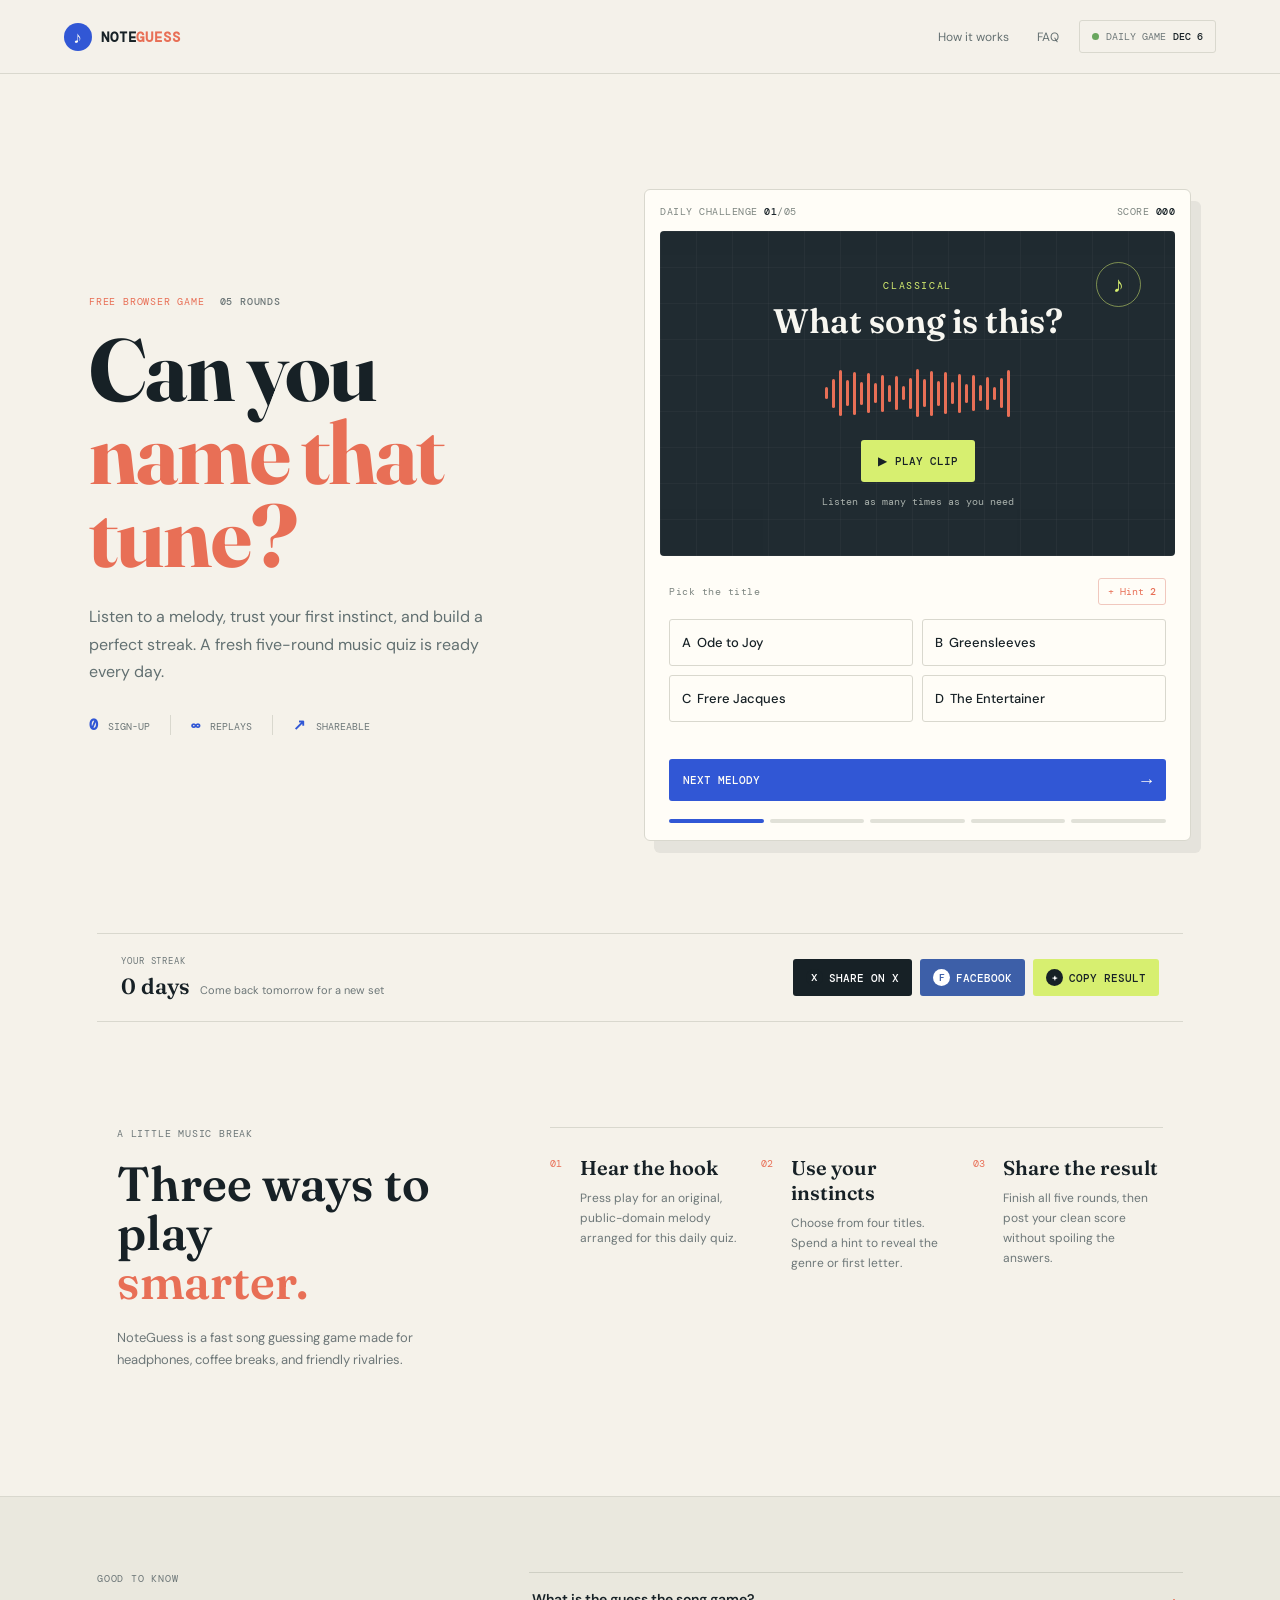
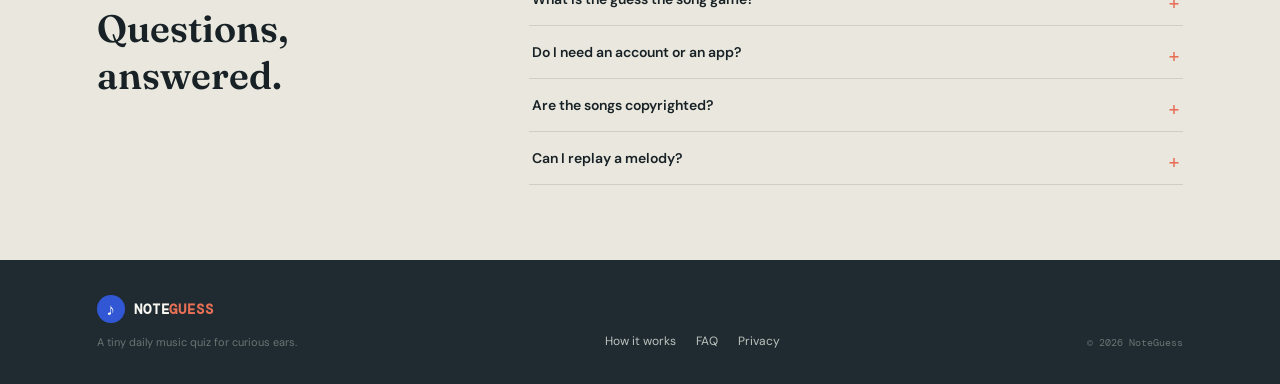
==== index.html @ a431b4cf "feat: launch guess the song game" ====
<!doctype html>
<html lang="en">
<head>
  <meta charset="utf-8">
  <meta name="viewport" content="width=device-width, initial-scale=1">
  <title>Guess the Song Game - Free Daily Music Quiz</title>
  <meta name="description" content="Play a free guess the song game in your browser. Hear a melody, pick the song, use clever hints, and share your score.">
  <meta name="keywords" content="guess the song game, song guesser game, music quiz, daily song game">
  <meta property="og:title" content="Guess the Song Game - NoteGuess">
  <meta property="og:url" content="https://guesssong.me/">
  <meta property="og:description" content="A quick, free daily music quiz. Can you name all five melodies?"><meta property="og:type" content="website">
  <meta name="theme-color" content="#f5f2ea">
  <link rel="canonical" href="https://guesssong.me/">
  <link rel="preconnect" href="https://fonts.googleapis.com">
  <link rel="preconnect" href="https://fonts.gstatic.com" crossorigin>
  <link href="https://fonts.googleapis.com/css2?family=DM+Mono:wght@400;500&family=DM+Sans:wght@400;500;600;700&family=Fraunces:opsz,wght@9..144,600;9..144,700&display=swap" rel="stylesheet">
  <link rel="stylesheet" href="styles.css"><link rel="stylesheet" href="share.css">
</head>
<body>
  <header class="site-header">
    <a class="brand" href="./" aria-label="NoteGuess home"><span class="brand-mark">♪</span><span>NOTE<span>GUESS</span></span></a>
    <nav aria-label="Primary navigation"><a href="#how-it-works">How it works</a><a href="#faq">FAQ</a></nav>
    <div class="header-pill"><i></i> Daily game <b id="header-date">Today</b></div>
  </header>

  <main>
    <section class="hero" aria-labelledby="page-title">
      <div class="hero-copy">
        <p class="eyebrow"><span>FREE BROWSER GAME</span><b>05 ROUNDS</b></p>
        <h1 id="page-title">Can you<br><em>name that tune?</em></h1>
        <p class="hero-lede">Listen to a melody, trust your first instinct, and build a perfect streak. A fresh five-round music quiz is ready every day.</p>
        <div class="hero-meta"><span><strong>0</strong> sign-up</span><span><strong>∞</strong> replays</span><span><strong>↗</strong> shareable</span></div>
      </div>
      <div class="game-card" id="game" aria-live="polite">
        <div class="game-topline"><span class="round-label">DAILY CHALLENGE <b id="round-number">01</b>/05</span><span class="score-label">SCORE <b id="score">000</b></span></div>
        <div class="track-stage" id="track-stage">
          <div class="stage-grid" aria-hidden="true"></div><div class="note-orbit" aria-hidden="true"><span>♪</span></div>
          <p class="stage-kicker" id="track-genre">CLASSICAL</p><h2 id="track-prompt">What song is this?</h2>
          <div class="waveform" id="waveform" aria-hidden="true"></div>
          <button class="play-button" id="play-button" type="button" aria-label="Play melody"><span class="play-icon">▶</span><span id="play-label">Play clip</span></button>
          <p class="listen-note" id="listen-note">Listen as many times as you need</p>
        </div>
        <div class="answer-area">
          <div class="answer-heading"><span>Pick the title</span><button class="hint-button" id="hint-button" type="button">+ Hint <b id="hint-count">2</b></button></div>
          <div class="answers" id="answers"></div>
          <div class="feedback" id="feedback" role="status"></div>
          <button class="next-button" id="next-button" type="button" hidden>Next melody <span>→</span></button>
        </div>
        <div class="progress" id="progress" aria-label="Round progress"></div>
      </div>
    </section>

    <section class="share-strip" aria-label="Your game status">
      <div><span class="strip-label">YOUR STREAK</span><strong id="streak">0 days</strong><small>Come back tomorrow for a new set</small></div>
      <div class="share-actions" aria-label="Share your result"><a class="share-button share-x" id="share-x" href="#" target="_blank" rel="noopener" aria-label="Share on X"><span aria-hidden="true">X</span> Share on X</a><a class="share-button share-facebook" id="share-facebook" href="#" target="_blank" rel="noopener" aria-label="Share on Facebook"><span aria-hidden="true">f</span> Facebook</a><button class="share-button share-copy" id="share-copy" type="button"><span aria-hidden="true">+</span> Copy result</button></div>
    </section>

    <section class="how-section" id="how-it-works" aria-labelledby="how-title">
      <div class="section-intro"><p class="eyebrow">A LITTLE MUSIC BREAK</p><h2 id="how-title">Three ways to play<br><em>smarter.</em></h2><p>NoteGuess is a fast song guessing game made for headphones, coffee breaks, and friendly rivalries.</p></div>
      <div class="steps"><article><span>01</span><h3>Hear the hook</h3><p>Press play for an original, public-domain melody arranged for this daily quiz.</p></article><article><span>02</span><h3>Use your instincts</h3><p>Choose from four titles. Spend a hint to reveal the genre or first letter.</p></article><article><span>03</span><h3>Share the result</h3><p>Finish all five rounds, then post your clean score without spoiling the answers.</p></article></div>
    </section>

    <section class="faq-section" id="faq" aria-labelledby="faq-title"><div class="faq-intro"><p class="eyebrow">GOOD TO KNOW</p><h2 id="faq-title">Questions, answered.</h2></div><div class="faq-list"><details><summary>What is the guess the song game?</summary><p>It is a free browser music quiz where you hear a short melody and pick the song title. NoteGuess is a lightweight song guesser game with five daily rounds and no account.</p></details><details><summary>Do I need an account or an app?</summary><p>No. The game runs in your browser on desktop or mobile. Your score and streak are kept locally on this device.</p></details><details><summary>Are the songs copyrighted?</summary><p>The current demo uses original arrangements of public-domain melodies. We do not stream commercial recordings or upload audio files.</p></details><details><summary>Can I replay a melody?</summary><p>Yes. Replay the clip as often as you like before choosing an answer. Hints are optional and reduce the points for that round.</p></details></div></section>
  </main>

  <footer class="site-footer"><div><a class="brand" href="./"><span class="brand-mark">♪</span><span>NOTE<span>GUESS</span></span></a><p>A tiny daily music quiz for curious ears.</p></div><div class="footer-links"><a href="#how-it-works">How it works</a><a href="#faq">FAQ</a><a href="privacy.html">Privacy</a></div><small>© 2026 NoteGuess</small></footer>
  <script src="app.js"></script>
</body>
</html>
---- styles.css ----
:root{--paper:#f5f2ea;--ink:#172126;--muted:#6d7778;--line:#d9d8ce;--blue:#3157d5;--coral:#e86f56;--lime:#d7ef70;--card:#fffdf7;--dark:#202b31}*{box-sizing:border-box}html{scroll-behavior:smooth}body{margin:0;color:var(--ink);background:var(--paper);font-family:'DM Sans',sans-serif}a{color:inherit}.site-header{height:74px;display:flex;align-items:center;justify-content:space-between;gap:20px;padding:0 clamp(20px,5vw,72px);border-bottom:1px solid var(--line);background:rgba(245,242,234,.94)}.brand{display:flex;align-items:center;gap:9px;text-decoration:none;font:700 14px 'DM Mono',monospace;letter-spacing:.06em}.brand>span:last-child>span{color:var(--coral)}.brand-mark{display:grid;place-items:center;width:28px;height:28px;color:var(--card);background:var(--blue);font-size:17px;border-radius:50%}.site-header nav{display:flex;gap:28px;margin-left:auto}.site-header nav a,.footer-links a{font-size:12px;text-decoration:none;color:#647071}.site-header nav a:hover,.footer-links a:hover{color:var(--blue)}.header-pill{display:flex;align-items:center;gap:7px;padding:9px 12px;border:1px solid var(--line);border-radius:3px;color:var(--muted);font:10px 'DM Mono',monospace;text-transform:uppercase}.header-pill i{width:7px;height:7px;background:#69a65e;border-radius:50%}.header-pill b{color:var(--ink);font-weight:500}.hero{display:grid;grid-template-columns:minmax(0,.92fr) minmax(460px,1.08fr);gap:clamp(30px,7vw,105px);max-width:1230px;margin:0 auto;padding:clamp(68px,9vw,120px) clamp(20px,5vw,72px) 92px}.hero-copy{align-self:center}.eyebrow{display:flex;align-items:center;gap:15px;margin:0 0 20px;color:var(--muted);font:10px 'DM Mono',monospace;letter-spacing:.08em}.eyebrow span{color:var(--coral)}.eyebrow b{font-weight:500}.hero h1{margin:0;font:700 clamp(54px,7vw,88px)/.94 Fraunces,serif;letter-spacing:-.02em}.hero h1 em,.how-section h2 em{color:var(--coral);font-style:normal}.hero-lede{max-width:430px;margin:27px 0 30px;color:#627071;font-size:16px;line-height:1.7}.hero-meta{display:flex;gap:20px;color:var(--muted);font:10px 'DM Mono',monospace;text-transform:uppercase}.hero-meta span+span{padding-left:20px;border-left:1px solid var(--line)}.hero-meta strong{margin-right:4px;color:var(--blue);font-size:15px}.game-card{padding:15px;background:var(--card);border:1px solid var(--line);box-shadow:10px 12px 0 rgba(23,33,38,.07);border-radius:6px}.game-topline,.answer-heading{display:flex;align-items:center;justify-content:space-between}.round-label,.score-label,.answer-heading>span{color:#7d8580;font:10px 'DM Mono',monospace;letter-spacing:.05em}.round-label b,.score-label b{color:var(--ink);font-weight:500}.track-stage{position:relative;display:flex;flex-direction:column;align-items:center;justify-content:center;min-height:325px;margin-top:13px;overflow:hidden;color:#f8f7f1;background:var(--dark);border-radius:4px}.stage-grid{position:absolute;inset:0;opacity:.18;background-image:linear-gradient(rgba(255,255,255,.18) 1px,transparent 1px),linear-gradient(90deg,rgba(255,255,255,.18) 1px,transparent 1px);background-size:36px 36px}.note-orbit{position:absolute;top:31px;right:34px;display:grid;place-items:center;width:45px;height:45px;border:1px solid rgba(215,239,112,.5);border-radius:50%;color:var(--lime);font-size:22px}.stage-kicker{position:relative;margin:0 0 8px;color:var(--lime);font:10px 'DM Mono',monospace;letter-spacing:.16em}.track-stage h2{position:relative;margin:0;font:600 34px Fraunces,serif}.waveform{position:relative;display:flex;align-items:center;justify-content:center;gap:4px;width:196px;height:54px;margin:24px 0 20px}.waveform i{display:block;width:3px;height:var(--h);background:var(--coral);border-radius:2px;animation:pulse 1.1s ease-in-out infinite alternate;animation-delay:var(--d)}.play-button{position:relative;display:flex;align-items:center;gap:8px;min-height:42px;padding:0 17px;color:var(--ink);background:var(--lime);border:0;border-radius:3px;font:500 11px 'DM Mono',monospace;text-transform:uppercase;cursor:pointer}.play-button:hover{background:#e5f890}.play-icon{font-size:12px}.listen-note{position:relative;margin:13px 0 0;color:#aab2ad;font:10px 'DM Mono',monospace}.answer-area{padding:22px 9px 8px}.hint-button{padding:6px 9px;color:var(--coral);background:transparent;border:1px solid #f1c8be;border-radius:3px;font:10px 'DM Mono',monospace;cursor:pointer}.hint-button:hover{background:#fff1ed}.hint-button b{font-weight:500}.answers{display:grid;grid-template-columns:1fr 1fr;gap:9px;margin-top:14px}.answer-option{min-height:47px;padding:0 12px;color:var(--ink);text-align:left;background:transparent;border:1px solid var(--line);border-radius:3px;font:500 13px 'DM Sans',sans-serif;cursor:pointer}.answer-option:hover:not(:disabled){border-color:var(--blue);background:#f1f4ff}.answer-option.correct{color:#24562b;background:#eaf4cf;border-color:#7da556}.answer-option.wrong{color:#963d2d;background:#fff0eb;border-color:#e39b89}.answer-option:disabled{cursor:default}.feedback{min-height:24px;margin-top:13px;color:var(--muted);font-size:12px}.feedback strong{color:var(--ink)}.feedback .hint{color:var(--coral)}.next-button{display:flex;align-items:center;justify-content:space-between;width:100%;min-height:42px;padding:0 14px;color:var(--card);background:var(--blue);border:0;border-radius:3px;font:500 11px 'DM Mono',monospace;text-transform:uppercase;cursor:pointer}.next-button:hover{background:#2446b8}.next-button span{font-size:18px}.progress{display:flex;gap:6px;padding:10px 9px 2px}.progress i{height:4px;flex:1;background:#e1e1d8;border-radius:2px}.progress i.active{background:var(--blue)}.progress i.done{background:var(--coral)}.share-strip{display:flex;align-items:center;justify-content:space-between;max-width:1086px;margin:0 auto 105px;padding:21px 24px;border-top:1px solid var(--line);border-bottom:1px solid var(--line)}.strip-label{display:block;color:var(--muted);font:9px 'DM Mono',monospace;letter-spacing:.1em}.share-strip strong{display:inline-block;margin:5px 10px 0 0;font:600 22px Fraunces,serif}.share-strip small{color:var(--muted);font-size:11px}.share-button{padding:10px 14px;color:var(--ink);background:var(--lime);border:0;border-radius:3px;font:500 11px 'DM Mono',monospace;text-transform:uppercase;cursor:pointer}.share-button:hover{background:#e5f890}.share-button span{margin-right:5px;font-size:16px}.how-section{display:grid;grid-template-columns:minmax(260px,.7fr) minmax(0,1.3fr);gap:clamp(45px,8vw,130px);max-width:1086px;margin:0 auto;padding:0 20px 112px}.section-intro h2{margin:0;font:600 48px/1.02 Fraunces,serif}.section-intro>p:last-child{max-width:300px;margin-top:20px;color:var(--muted);font-size:13px;line-height:1.7}.steps{display:grid;grid-template-columns:repeat(3,1fr);gap:22px;padding-top:27px;border-top:1px solid var(--line)}.steps article{position:relative;padding-left:30px}.steps article>span{position:absolute;left:0;top:2px;color:var(--coral);font:10px 'DM Mono',monospace}.steps h3{margin:0;font:600 20px Fraunces,serif}.steps p{margin:9px 0 0;color:var(--muted);font-size:12px;line-height:1.65}.faq-section{display:grid;grid-template-columns:.7fr 1.3fr;gap:80px;padding:75px max(20px,calc((100% - 1086px)/2));background:#eae8de;border-top:1px solid var(--line)}.faq-intro h2{margin:0;font:600 38px Fraunces,serif}.faq-list{border-top:1px solid #cfcfc4}.faq-list details{border-bottom:1px solid #cfcfc4}.faq-list summary{padding:17px 3px;cursor:pointer;font-size:14px;font-weight:600;list-style:none}.faq-list summary::-webkit-details-marker{display:none}.faq-list summary:after{float:right;color:var(--coral);content:'+';font:20px 'DM Mono',monospace;font-weight:400}.faq-list details[open] summary:after{content:'−'}.faq-list p{max-width:630px;margin:0;padding:0 18px 18px 3px;color:var(--muted);font-size:13px;line-height:1.7}.site-footer{display:flex;align-items:flex-end;justify-content:space-between;gap:30px;padding:35px max(20px,calc((100% - 1086px)/2));color:#6a7473;background:var(--dark)}.site-footer .brand{color:#f8f7f1}.site-footer p{margin:12px 0 0;font-size:11px}.footer-links{display:flex;gap:20px}.footer-links a{color:#bdc4bf}.site-footer>small{font:10px 'DM Mono',monospace}@keyframes pulse{from{transform:scaleY(.55);opacity:.55}to{transform:scaleY(1);opacity:1}}@media(max-width:900px){.hero{grid-template-columns:1fr;max-width:650px;padding-top:65px}.hero-copy{text-align:center}.hero .eyebrow,.hero-meta{justify-content:center}.hero-lede{margin-left:auto;margin-right:auto}.how-section,.faq-section{grid-template-columns:1fr;gap:35px}.steps{padding-top:20px}.faq-section{padding-top:58px}}@media(max-width:560px){.site-header{height:64px;padding:0 16px}.site-header nav{display:none}.header-pill{padding:7px;font-size:9px}.header-pill b{display:none}.hero{padding:52px 16px 60px}.hero h1{font-size:53px}.hero-meta{gap:10px;font-size:9px}.hero-meta span+span{padding-left:10px}.game-card{padding:10px}.track-stage{min-height:300px}.track-stage h2{font-size:29px}.answers{grid-template-columns:1fr}.share-strip{align-items:flex-start;gap:18px;margin:0 16px 75px;padding:18px 0}.share-strip small{display:block;max-width:150px;line-height:1.4}.share-button{white-space:nowrap}.how-section{padding-bottom:75px}.section-intro h2{font-size:40px}.steps{grid-template-columns:1fr;gap:27px}.faq-section{padding:56px 16px}.site-footer{align-items:flex-start;flex-direction:column;padding:30px 16px}.footer-links{order:3}.site-footer>small{order:2}}
---- share.css ----
.share-actions{display:flex;align-items:center;gap:8px;flex-wrap:wrap}.share-actions .share-button{display:inline-flex;align-items:center;padding:10px 13px;text-decoration:none}.share-actions .share-button span{display:inline-grid;place-items:center;width:17px;height:17px;margin-right:6px;color:#fff;background:#172126;border-radius:50%;font:600 10px 'DM Sans',sans-serif}.share-actions .share-x{color:#fff;background:#172126}.share-actions .share-x:hover{background:#000}.share-actions .share-facebook{color:#fff;background:#3d5fa8}.share-actions .share-facebook:hover{background:#2d4b8c}.share-actions .share-facebook span{color:#3d5fa8;background:#fff}.share-actions .share-copy{color:#172126;background:#d7ef70}.share-actions .share-copy:hover{background:#e6f58d}.share-actions .share-button:focus-visible{outline:3px solid #e86f56;outline-offset:2px}@media(max-width:560px){.share-actions{width:100%;display:grid;grid-template-columns:1fr 1fr}.share-actions .share-copy{grid-column:1/-1}.share-actions .share-button{justify-content:center}}
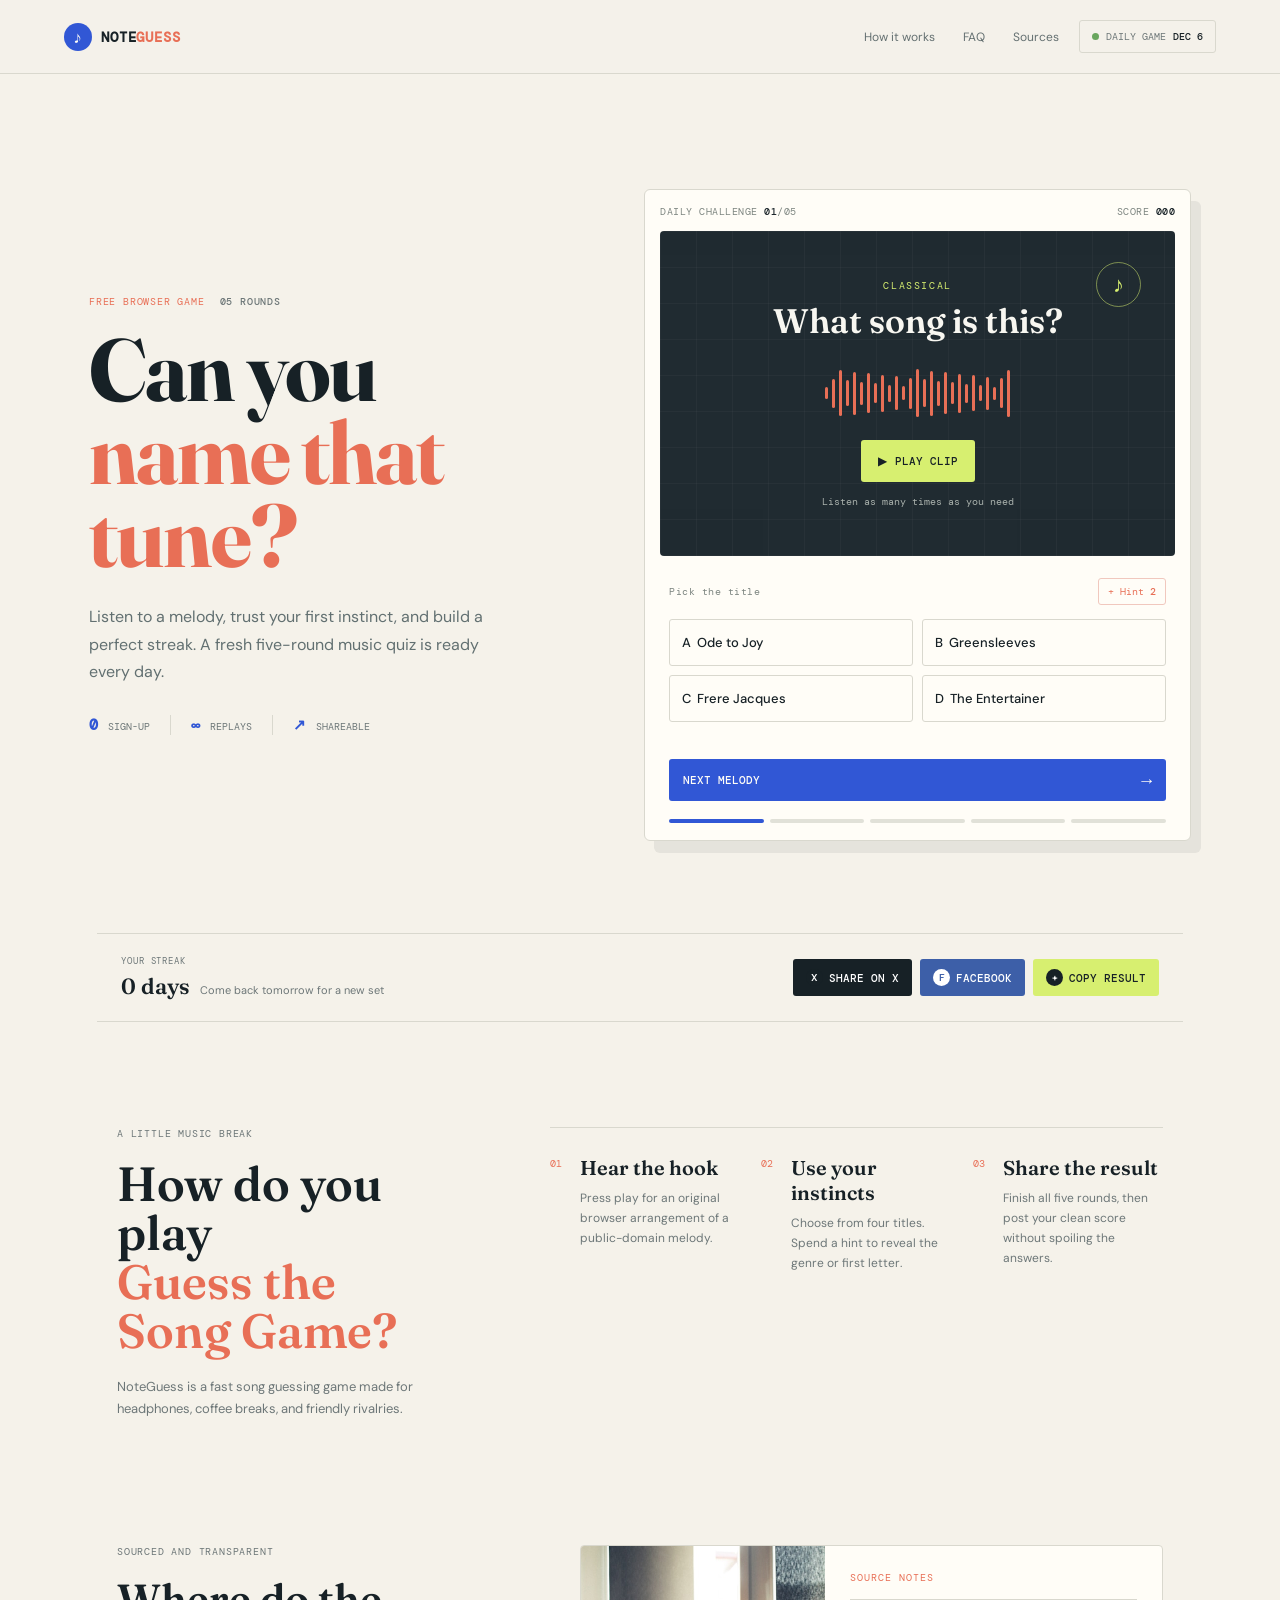
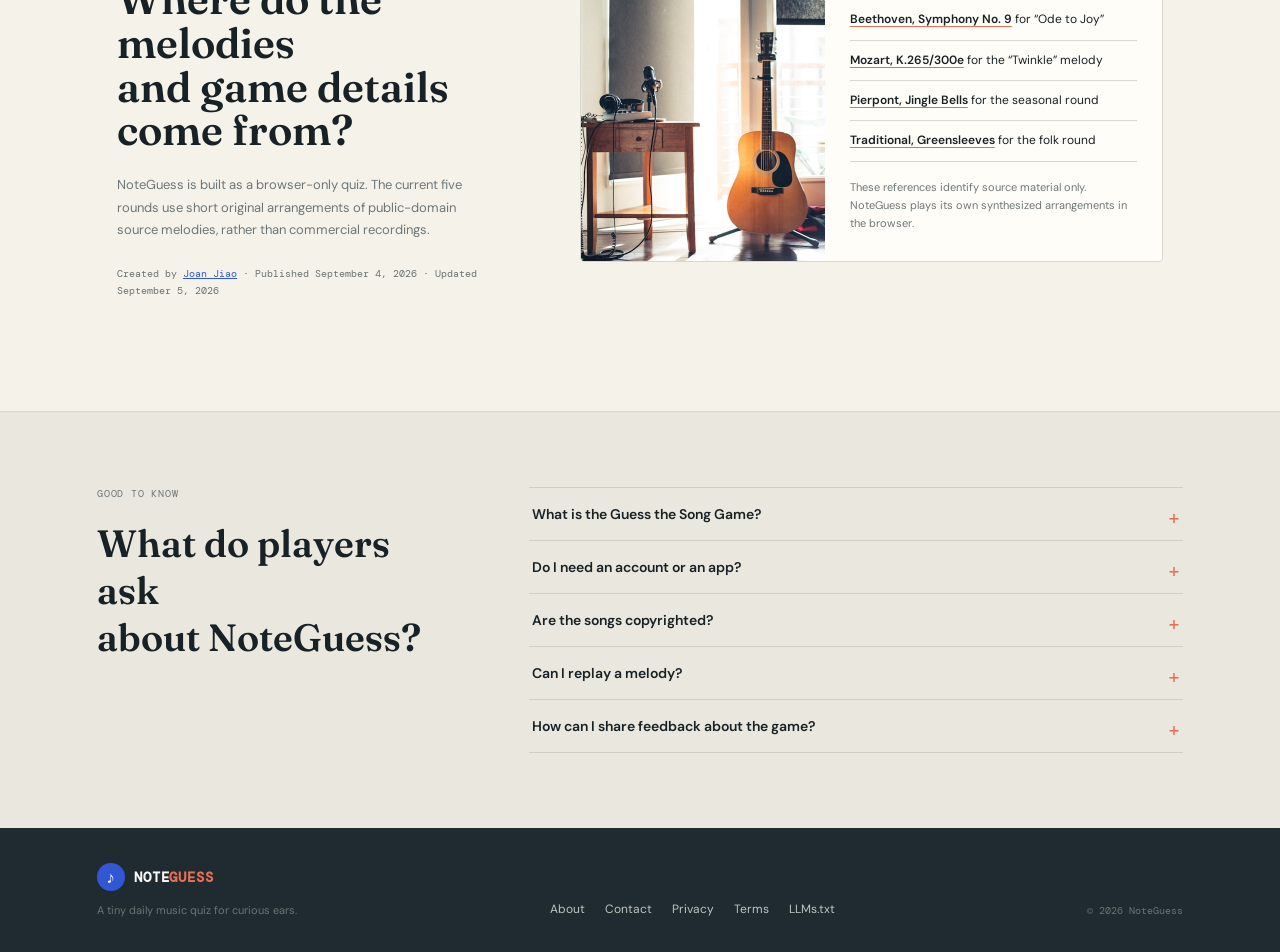
==== commit 52b0c964: "feat: strengthen GEO and social metadata" ====
--- a/index.html
+++ b/index.html
@@ -3,26 +3,28 @@
 <head>
   <meta charset="utf-8">
   <meta name="viewport" content="width=device-width, initial-scale=1">
-  <title>Guess the Song Game - Free Daily Music Quiz</title>
-  <meta name="description" content="Play a free guess the song game in your browser. Hear a melody, pick the song, use clever hints, and share your score.">
+  <title>Guess the Song Game | Free Daily Music Quiz - NoteGuess</title>
+  <meta name="description" content="Play a free Guess the Song Game in your browser. Hear five public-domain melody arrangements, pick each title, and share your score.">
   <meta name="keywords" content="guess the song game, song guesser game, music quiz, daily song game">
-  <meta property="og:title" content="Guess the Song Game - NoteGuess">
-  <meta property="og:url" content="https://guesssong.me/">
+  <meta name="author" content="Joan Jiao">
+  <meta name="robots" content="index, follow, max-image-preview:large, max-snippet:-1, max-video-preview:-1">
+  <link rel="canonical" href="https://guesssong.me/">
+  <meta property="og:title" content="Guess the Song Game | NoteGuess">
   <meta property="og:description" content="A quick, free daily music quiz. Can you name all five melodies?"><meta property="og:type" content="website">
+  <meta property="og:url" content="https://guesssong.me/"><meta property="og:site_name" content="NoteGuess">
+  <meta property="og:image" content="https://guesssong.me/assets/guesssong-social.jpg"><meta property="og:image:width" content="1200"><meta property="og:image:height" content="630"><meta property="og:image:alt" content="Piano keys and headphones for the NoteGuess daily music quiz">
+  <meta name="twitter:card" content="summary_large_image"><meta name="twitter:title" content="Guess the Song Game | NoteGuess"><meta name="twitter:description" content="A quick, free daily music quiz. Can you name all five melodies?"><meta name="twitter:image" content="https://guesssong.me/assets/guesssong-social.jpg"><meta name="twitter:image:alt" content="Piano keys and headphones for the NoteGuess daily music quiz">
   <meta name="theme-color" content="#f5f2ea">
-  <link rel="canonical" href="https://guesssong.me/">
-  <link rel="preconnect" href="https://fonts.googleapis.com">
-  <link rel="preconnect" href="https://fonts.gstatic.com" crossorigin>
+  <link rel="preconnect" href="https://fonts.googleapis.com"><link rel="preconnect" href="https://fonts.gstatic.com" crossorigin>
   <link href="https://fonts.googleapis.com/css2?family=DM+Mono:wght@400;500&family=DM+Sans:wght@400;500;600;700&family=Fraunces:opsz,wght@9..144,600;9..144,700&display=swap" rel="stylesheet">
-  <link rel="stylesheet" href="styles.css"><link rel="stylesheet" href="share.css">
+  <link rel="stylesheet" href="styles.css"><link rel="stylesheet" href="share.css"><link rel="stylesheet" href="trust.css">
 </head>
 <body>
   <header class="site-header">
-    <a class="brand" href="./" aria-label="NoteGuess home"><span class="brand-mark">♪</span><span>NOTE<span>GUESS</span></span></a>
-    <nav aria-label="Primary navigation"><a href="#how-it-works">How it works</a><a href="#faq">FAQ</a></nav>
+    <a class="brand" href="./" title="Play the NoteGuess daily game" aria-label="NoteGuess home"><span class="brand-mark">♪</span><span>NOTE<span>GUESS</span></span></a>
+    <nav aria-label="Primary navigation"><a href="#how-it-works" title="Learn how the game works">How it works</a><a href="#faq" title="Read NoteGuess frequently asked questions">FAQ</a><a href="#sources" title="See source notes and game ownership">Sources</a></nav>
     <div class="header-pill"><i></i> Daily game <b id="header-date">Today</b></div>
   </header>
-
   <main>
     <section class="hero" aria-labelledby="page-title">
       <div class="hero-copy">
@@ -38,32 +40,26 @@
           <p class="stage-kicker" id="track-genre">CLASSICAL</p><h2 id="track-prompt">What song is this?</h2>
           <div class="waveform" id="waveform" aria-hidden="true"></div>
           <button class="play-button" id="play-button" type="button" aria-label="Play melody"><span class="play-icon">▶</span><span id="play-label">Play clip</span></button>
-          <p class="listen-note" id="listen-note">Listen as many times as you need</p>
+          <p class="listen-note">Listen as many times as you need</p>
         </div>
         <div class="answer-area">
           <div class="answer-heading"><span>Pick the title</span><button class="hint-button" id="hint-button" type="button">+ Hint <b id="hint-count">2</b></button></div>
-          <div class="answers" id="answers"></div>
-          <div class="feedback" id="feedback" role="status"></div>
+          <div class="answers" id="answers"></div><div class="feedback" id="feedback" role="status"></div>
           <button class="next-button" id="next-button" type="button" hidden>Next melody <span>→</span></button>
-        </div>
-        <div class="progress" id="progress" aria-label="Round progress"></div>
+        </div><div class="progress" id="progress" aria-label="Round progress"></div>
       </div>
     </section>
 
-    <section class="share-strip" aria-label="Your game status">
-      <div><span class="strip-label">YOUR STREAK</span><strong id="streak">0 days</strong><small>Come back tomorrow for a new set</small></div>
-      <div class="share-actions" aria-label="Share your result"><a class="share-button share-x" id="share-x" href="#" target="_blank" rel="noopener" aria-label="Share on X"><span aria-hidden="true">X</span> Share on X</a><a class="share-button share-facebook" id="share-facebook" href="#" target="_blank" rel="noopener" aria-label="Share on Facebook"><span aria-hidden="true">f</span> Facebook</a><button class="share-button share-copy" id="share-copy" type="button"><span aria-hidden="true">+</span> Copy result</button></div>
-    </section>
+    <section class="share-strip" aria-label="Your game status"><div><span class="strip-label">YOUR STREAK</span><strong id="streak">0 days</strong><small>Come back tomorrow for a new set</small></div><div class="share-actions" aria-label="Share your result"><a class="share-button share-x" id="share-x" href="#" target="_blank" rel="noopener noreferrer" title="Share your NoteGuess result on X" aria-label="Share on X"><span aria-hidden="true">X</span> Share on X</a><a class="share-button share-facebook" id="share-facebook" href="#" target="_blank" rel="noopener noreferrer" title="Share your NoteGuess result on Facebook" aria-label="Share on Facebook"><span aria-hidden="true">f</span> Facebook</a><button class="share-button share-copy" id="share-copy" type="button" title="Copy your NoteGuess result"><span aria-hidden="true">+</span> Copy result</button></div></section>
 
-    <section class="how-section" id="how-it-works" aria-labelledby="how-title">
-      <div class="section-intro"><p class="eyebrow">A LITTLE MUSIC BREAK</p><h2 id="how-title">Three ways to play<br><em>smarter.</em></h2><p>NoteGuess is a fast song guessing game made for headphones, coffee breaks, and friendly rivalries.</p></div>
-      <div class="steps"><article><span>01</span><h3>Hear the hook</h3><p>Press play for an original, public-domain melody arranged for this daily quiz.</p></article><article><span>02</span><h3>Use your instincts</h3><p>Choose from four titles. Spend a hint to reveal the genre or first letter.</p></article><article><span>03</span><h3>Share the result</h3><p>Finish all five rounds, then post your clean score without spoiling the answers.</p></article></div>
-    </section>
+    <section class="how-section" id="how-it-works" aria-labelledby="how-title"><div class="section-intro"><p class="eyebrow">A LITTLE MUSIC BREAK</p><h2 id="how-title">How do you play<br><em>Guess the Song Game?</em></h2><p>NoteGuess is a fast song guessing game made for headphones, coffee breaks, and friendly rivalries.</p></div><div class="steps"><article><span>01</span><h3>Hear the hook</h3><p>Press play for an original browser arrangement of a public-domain melody.</p></article><article><span>02</span><h3>Use your instincts</h3><p>Choose from four titles. Spend a hint to reveal the genre or first letter.</p></article><article><span>03</span><h3>Share the result</h3><p>Finish all five rounds, then post your clean score without spoiling the answers.</p></article></div></section>
 
-    <section class="faq-section" id="faq" aria-labelledby="faq-title"><div class="faq-intro"><p class="eyebrow">GOOD TO KNOW</p><h2 id="faq-title">Questions, answered.</h2></div><div class="faq-list"><details><summary>What is the guess the song game?</summary><p>It is a free browser music quiz where you hear a short melody and pick the song title. NoteGuess is a lightweight song guesser game with five daily rounds and no account.</p></details><details><summary>Do I need an account or an app?</summary><p>No. The game runs in your browser on desktop or mobile. Your score and streak are kept locally on this device.</p></details><details><summary>Are the songs copyrighted?</summary><p>The current demo uses original arrangements of public-domain melodies. We do not stream commercial recordings or upload audio files.</p></details><details><summary>Can I replay a melody?</summary><p>Yes. Replay the clip as often as you like before choosing an answer. Hints are optional and reduce the points for that round.</p></details></div></section>
+    <section class="trust-section" id="sources" aria-labelledby="sources-title"><div class="trust-lede"><p class="eyebrow">SOURCED AND TRANSPARENT</p><h2 id="sources-title">Where do the melodies<br>and game details come from?</h2><p>NoteGuess is built as a browser-only quiz. The current five rounds use short original arrangements of public-domain source melodies, rather than commercial recordings.</p><p class="byline">Created by <a href="https://github.com/joanjiaocn-rgb" title="Joan Jiao on GitHub" rel="author">Joan Jiao</a> · Published <time datetime="2026-09-04">September 4, 2026</time> · Updated <time datetime="2026-09-05">September 5, 2026</time></p></div><div class="source-panel"><img src="assets/guesssong-social.jpg" alt="Piano keys and headphones" width="1200" height="630"><div><p class="source-label">SOURCE NOTES</p><ul><li><a href="https://imslp.org/wiki/Symphony_No.9%2C_Op.125_(Beethoven%2C_Ludwig_van)" title="Read the public-domain score for Beethoven Symphony No. 9">Beethoven, Symphony No. 9</a> for “Ode to Joy”</li><li><a href="https://imslp.org/wiki/12_Variations_on_%22Ah_vous_dirai-je%2C_Maman%22%2C_K.265%2F300e_(Mozart%2C_Wolfgang_Amadeus)" title="Read Mozart variations on Ah vous dirai-je, Maman">Mozart, K.265/300e</a> for the “Twinkle” melody</li><li><a href="https://imslp.org/wiki/Jingle_Bells_(Pierpont%2C_James_Lord)" title="Read the public-domain score for Jingle Bells">Pierpont, Jingle Bells</a> for the seasonal round</li><li><a href="https://imslp.org/wiki/Greensleeves_(Traditional)" title="Read the public-domain score for Greensleeves">Traditional, Greensleeves</a> for the folk round</li></ul><p>These references identify source material only. NoteGuess plays its own synthesized arrangements in the browser.</p></div></div></section>
+
+    <section class="faq-section" id="faq" aria-labelledby="faq-title"><div class="faq-intro"><p class="eyebrow">GOOD TO KNOW</p><h2 id="faq-title">What do players ask<br>about NoteGuess?</h2></div><div class="faq-list"><details><summary>What is the Guess the Song Game?</summary><p>It is a free browser music quiz where you hear a short melody and pick the song title. NoteGuess is a lightweight song guesser game with five daily rounds and no account.</p></details><details><summary>Do I need an account or an app?</summary><p>No. The game runs in your browser on desktop or mobile. Your score and streak are kept locally on this device.</p></details><details><summary>Are the songs copyrighted?</summary><p>The current demo plays synthesized arrangements of public-domain source melodies. It does not stream commercial recordings or upload audio files.</p></details><details><summary>Can I replay a melody?</summary><p>Yes. Replay the clip as often as you like before choosing an answer. Hints are optional and reduce the points for that round.</p></details><details><summary>How can I share feedback about the game?</summary><p>Use the <a href="contact.html" title="Contact the NoteGuess creator">contact page</a> to open a GitHub issue with an idea, bug report, or accessibility note.</p></details></div></section>
   </main>
-
-  <footer class="site-footer"><div><a class="brand" href="./"><span class="brand-mark">♪</span><span>NOTE<span>GUESS</span></span></a><p>A tiny daily music quiz for curious ears.</p></div><div class="footer-links"><a href="#how-it-works">How it works</a><a href="#faq">FAQ</a><a href="privacy.html">Privacy</a></div><small>© 2026 NoteGuess</small></footer>
+  <footer class="site-footer"><div><a class="brand" href="./" title="Return to the NoteGuess game"><span class="brand-mark">♪</span><span>NOTE<span>GUESS</span></span></a><p>A tiny daily music quiz for curious ears.</p></div><nav class="footer-links" aria-label="Footer navigation"><a href="about.html" title="Learn about NoteGuess">About</a><a href="contact.html" title="Contact NoteGuess">Contact</a><a href="privacy.html" title="Read the NoteGuess privacy policy">Privacy</a><a href="terms.html" title="Read the NoteGuess terms of use">Terms</a><a href="llms.txt" title="Read NoteGuess machine-readable site information">LLMs.txt</a></nav><small>© 2026 NoteGuess</small></footer>
+  <script type="application/ld+json">{"@context":"https://schema.org","@graph":[{"@type":"Organization","@id":"https://guesssong.me/#organization","name":"NoteGuess","url":"https://guesssong.me/","sameAs":["https://github.com/joanjiaocn-rgb/guesssong"],"founder":{"@id":"https://guesssong.me/#person"}},{"@type":"Person","@id":"https://guesssong.me/#person","name":"Joan Jiao","url":"https://github.com/joanjiaocn-rgb","sameAs":["https://github.com/joanjiaocn-rgb"]},{"@type":"WebSite","@id":"https://guesssong.me/#website","name":"NoteGuess","url":"https://guesssong.me/","publisher":{"@id":"https://guesssong.me/#organization"}},{"@type":"WebPage","@id":"https://guesssong.me/#webpage","url":"https://guesssong.me/","name":"Guess the Song Game | NoteGuess","description":"A free daily browser music quiz built with synthesized arrangements of public-domain melodies.","datePublished":"2026-09-04","dateModified":"2026-09-05","author":{"@id":"https://guesssong.me/#person"},"publisher":{"@id":"https://guesssong.me/#organization"},"isPartOf":{"@id":"https://guesssong.me/#website"},"primaryImageOfPage":"https://guesssong.me/assets/guesssong-social.jpg","citation":["https://imslp.org/wiki/Symphony_No.9%2C_Op.125_(Beethoven%2C_Ludwig_van)","https://imslp.org/wiki/12_Variations_on_%22Ah_vous_dirai-je%2C_Maman%22%2C_K.265%2F300e_(Mozart%2C_Wolfgang_Amadeus)","https://imslp.org/wiki/Jingle_Bells_(Pierpont%2C_James_Lord)","https://imslp.org/wiki/Greensleeves_(Traditional)"]},{"@type":"WebApplication","name":"Guess the Song Game","applicationCategory":"GameApplication","operatingSystem":"Any","isAccessibleForFree":true,"url":"https://guesssong.me/","image":"https://guesssong.me/assets/guesssong-social.jpg","author":{"@id":"https://guesssong.me/#person"},"dateModified":"2026-09-05","offers":{"@type":"Offer","price":"0","priceCurrency":"USD"}},{"@type":"FAQPage","mainEntity":[{"@type":"Question","name":"What is the Guess the Song Game?","acceptedAnswer":{"@type":"Answer","text":"It is a free browser music quiz where you hear a short melody and pick the song title."}},{"@type":"Question","name":"Do I need an account or an app?","acceptedAnswer":{"@type":"Answer","text":"No. The game runs in a browser on desktop or mobile."}},{"@type":"Question","name":"Are the songs copyrighted?","acceptedAnswer":{"@type":"Answer","text":"The current demo plays synthesized arrangements of public-domain source melodies and does not stream commercial recordings."}},{"@type":"Question","name":"Can I replay a melody?","acceptedAnswer":{"@type":"Answer","text":"Yes. A melody can be replayed before choosing an answer."}}]}]}</script>
   <script src="app.js"></script>
 </body>
 </html>
--- a/trust.css
+++ b/trust.css
@@ -0,0 +1 @@
+.trust-section{display:grid;grid-template-columns:minmax(260px,.78fr) minmax(0,1.22fr);gap:clamp(40px,7vw,108px);max-width:1086px;margin:0 auto;padding:0 20px 112px}.trust-lede h2{margin:0;font:600 42px/1.04 Fraunces,serif}.trust-lede>p:not(.eyebrow):not(.byline){max-width:360px;margin:21px 0 0;color:var(--muted);font-size:13px;line-height:1.75}.byline{margin:24px 0 0;color:#687372;font:10px/1.65 'DM Mono',monospace}.byline a{color:var(--blue)}.source-panel{display:grid;grid-template-columns:42% 58%;align-self:start;overflow:hidden;border:1px solid var(--line);border-radius:4px;background:var(--card)}.source-panel>img{display:block;width:100%;height:100%;min-height:315px;object-fit:cover}.source-panel>div{padding:25px 25px 22px}.source-label{margin:0 0 15px;color:var(--coral);font:10px 'DM Mono',monospace;letter-spacing:.1em}.source-panel ul{margin:0;padding:0;list-style:none;border-top:1px solid var(--line)}.source-panel li{padding:11px 0;border-bottom:1px solid var(--line);font-size:12px;line-height:1.45}.source-panel li a{color:var(--ink);font-weight:600;text-decoration-color:var(--coral);text-underline-offset:3px}.source-panel>div>p:last-child{margin:16px 0 0;color:var(--muted);font-size:11px;line-height:1.65}@media(max-width:900px){.trust-section{grid-template-columns:1fr;gap:35px}.source-panel{max-width:670px}}@media(max-width:560px){.trust-section{padding-bottom:76px}.trust-lede h2{font-size:36px}.source-panel{grid-template-columns:1fr}.source-panel>img{height:190px;min-height:0}.source-panel>div{padding:20px}.source-panel li{font-size:12px}}
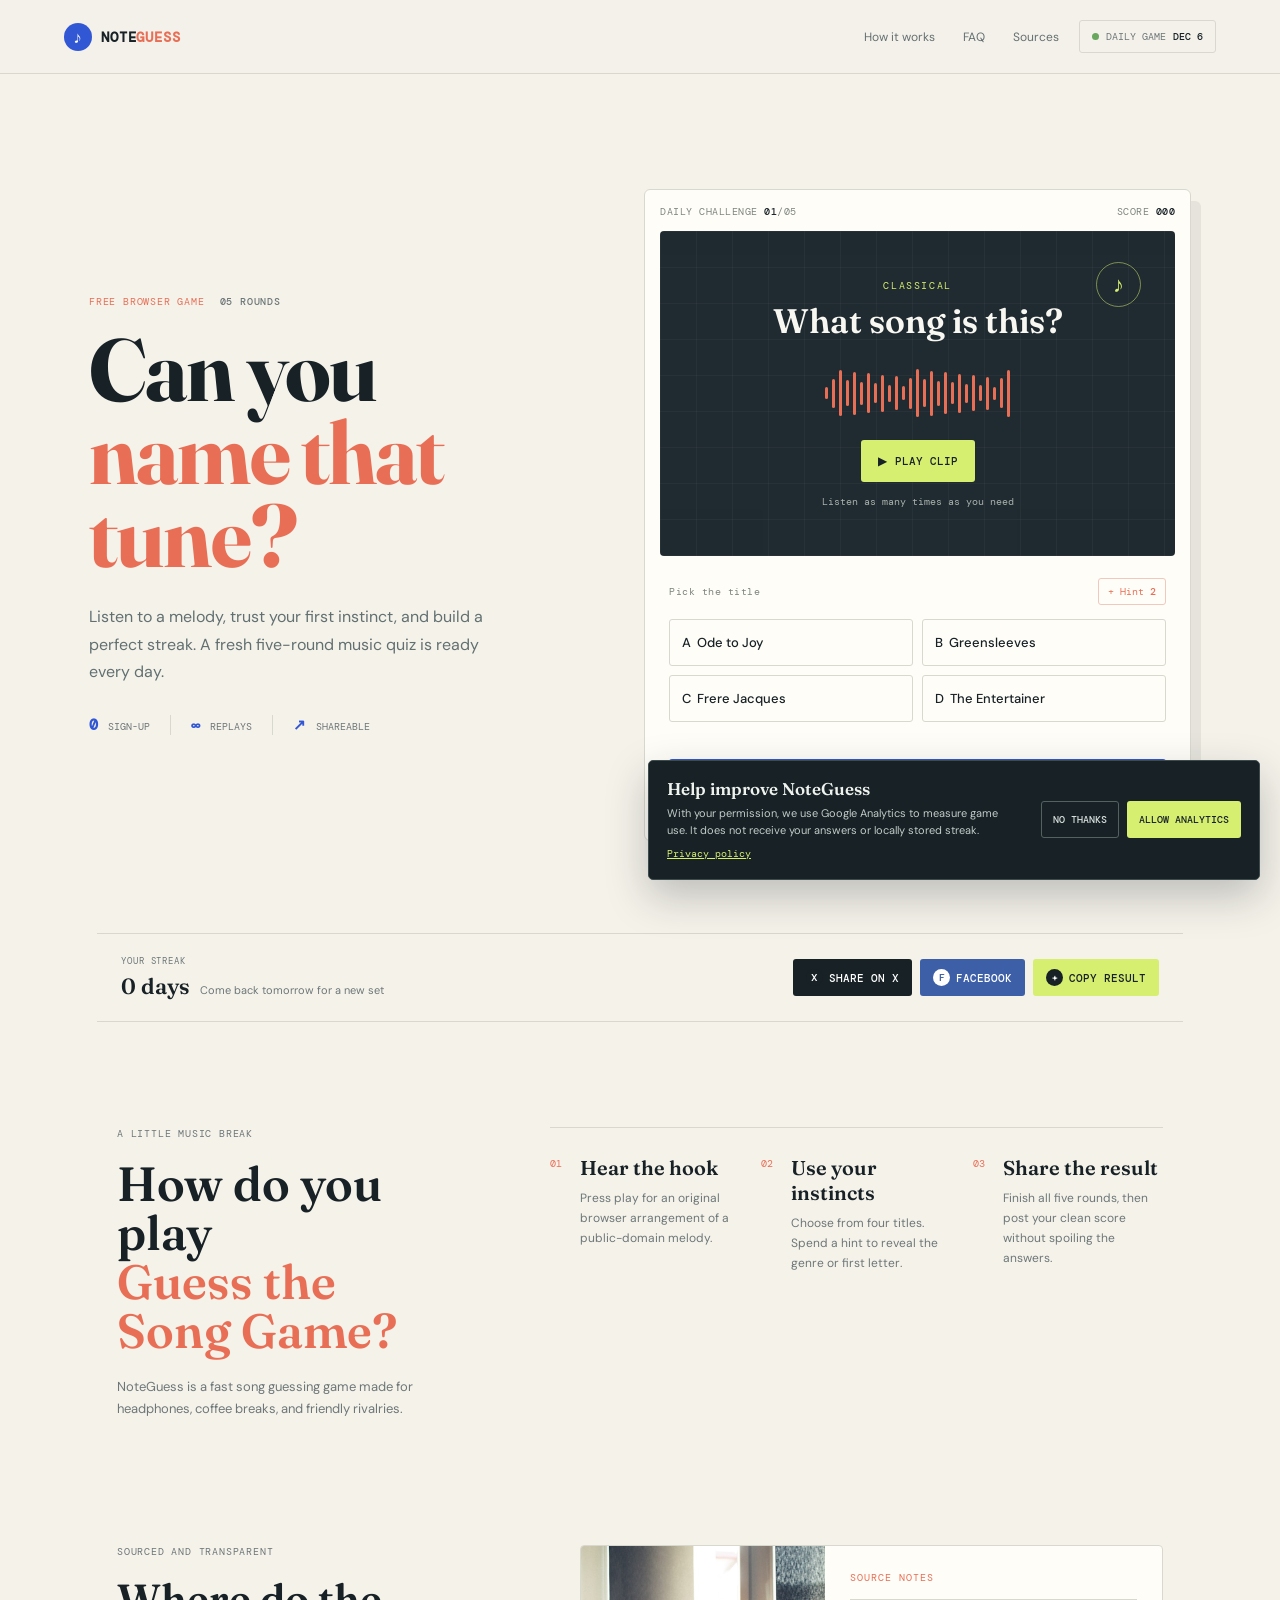
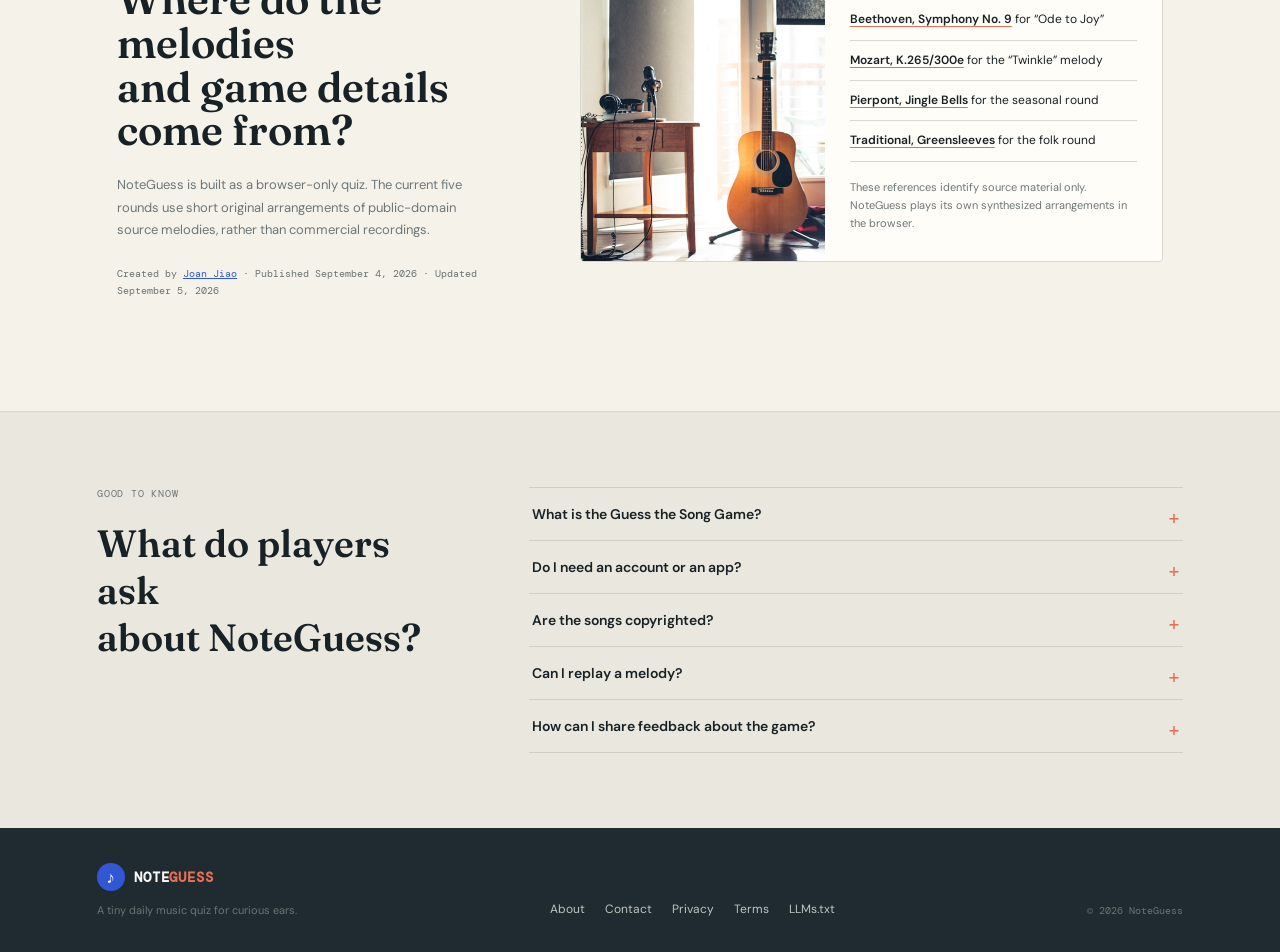
==== commit 6aa1e09c: "feat: add consented GA4 analytics" ====
--- a/index.html
+++ b/index.html
@@ -15,9 +15,11 @@
   <meta property="og:image" content="https://guesssong.me/assets/guesssong-social.jpg"><meta property="og:image:width" content="1200"><meta property="og:image:height" content="630"><meta property="og:image:alt" content="Piano keys and headphones for the NoteGuess daily music quiz">
   <meta name="twitter:card" content="summary_large_image"><meta name="twitter:title" content="Guess the Song Game | NoteGuess"><meta name="twitter:description" content="A quick, free daily music quiz. Can you name all five melodies?"><meta name="twitter:image" content="https://guesssong.me/assets/guesssong-social.jpg"><meta name="twitter:image:alt" content="Piano keys and headphones for the NoteGuess daily music quiz">
   <meta name="theme-color" content="#f5f2ea">
+  <script async src="https://www.googletagmanager.com/gtag/js?id=G-BQGNNYLR8H"></script>
+  <script>window.dataLayer=window.dataLayer||[];function gtag(){dataLayer.push(arguments)}gtag("consent","default",{analytics_storage:"denied",ad_storage:"denied",ad_user_data:"denied",ad_personalization:"denied",wait_for_update:500});gtag("js",new Date());gtag("config","G-BQGNNYLR8H",{allow_google_signals:false,allow_ad_personalization_signals:false,send_page_view:false});</script>
   <link rel="preconnect" href="https://fonts.googleapis.com"><link rel="preconnect" href="https://fonts.gstatic.com" crossorigin>
   <link href="https://fonts.googleapis.com/css2?family=DM+Mono:wght@400;500&family=DM+Sans:wght@400;500;600;700&family=Fraunces:opsz,wght@9..144,600;9..144,700&display=swap" rel="stylesheet">
-  <link rel="stylesheet" href="styles.css"><link rel="stylesheet" href="share.css"><link rel="stylesheet" href="trust.css">
+  <link rel="stylesheet" href="styles.css"><link rel="stylesheet" href="share.css"><link rel="stylesheet" href="trust.css"><link rel="stylesheet" href="analytics.css">
 </head>
 <body>
   <header class="site-header">
@@ -56,10 +58,10 @@
 
     <section class="trust-section" id="sources" aria-labelledby="sources-title"><div class="trust-lede"><p class="eyebrow">SOURCED AND TRANSPARENT</p><h2 id="sources-title">Where do the melodies<br>and game details come from?</h2><p>NoteGuess is built as a browser-only quiz. The current five rounds use short original arrangements of public-domain source melodies, rather than commercial recordings.</p><p class="byline">Created by <a href="https://github.com/joanjiaocn-rgb" title="Joan Jiao on GitHub" rel="author">Joan Jiao</a> · Published <time datetime="2026-09-04">September 4, 2026</time> · Updated <time datetime="2026-09-05">September 5, 2026</time></p></div><div class="source-panel"><img src="assets/guesssong-social.jpg" alt="Piano keys and headphones" width="1200" height="630"><div><p class="source-label">SOURCE NOTES</p><ul><li><a href="https://imslp.org/wiki/Symphony_No.9%2C_Op.125_(Beethoven%2C_Ludwig_van)" title="Read the public-domain score for Beethoven Symphony No. 9">Beethoven, Symphony No. 9</a> for “Ode to Joy”</li><li><a href="https://imslp.org/wiki/12_Variations_on_%22Ah_vous_dirai-je%2C_Maman%22%2C_K.265%2F300e_(Mozart%2C_Wolfgang_Amadeus)" title="Read Mozart variations on Ah vous dirai-je, Maman">Mozart, K.265/300e</a> for the “Twinkle” melody</li><li><a href="https://imslp.org/wiki/Jingle_Bells_(Pierpont%2C_James_Lord)" title="Read the public-domain score for Jingle Bells">Pierpont, Jingle Bells</a> for the seasonal round</li><li><a href="https://imslp.org/wiki/Greensleeves_(Traditional)" title="Read the public-domain score for Greensleeves">Traditional, Greensleeves</a> for the folk round</li></ul><p>These references identify source material only. NoteGuess plays its own synthesized arrangements in the browser.</p></div></div></section>
 
-    <section class="faq-section" id="faq" aria-labelledby="faq-title"><div class="faq-intro"><p class="eyebrow">GOOD TO KNOW</p><h2 id="faq-title">What do players ask<br>about NoteGuess?</h2></div><div class="faq-list"><details><summary>What is the Guess the Song Game?</summary><p>It is a free browser music quiz where you hear a short melody and pick the song title. NoteGuess is a lightweight song guesser game with five daily rounds and no account.</p></details><details><summary>Do I need an account or an app?</summary><p>No. The game runs in your browser on desktop or mobile. Your score and streak are kept locally on this device.</p></details><details><summary>Are the songs copyrighted?</summary><p>The current demo plays synthesized arrangements of public-domain source melodies. It does not stream commercial recordings or upload audio files.</p></details><details><summary>Can I replay a melody?</summary><p>Yes. Replay the clip as often as you like before choosing an answer. Hints are optional and reduce the points for that round.</p></details><details><summary>How can I share feedback about the game?</summary><p>Use the <a href="contact.html" title="Contact the NoteGuess creator">contact page</a> to open a GitHub issue with an idea, bug report, or accessibility note.</p></details></div></section>
+    <section class="faq-section" id="faq" aria-labelledby="faq-title"><div class="faq-intro"><p class="eyebrow">GOOD TO KNOW</p><h2 id="faq-title">What do players ask<br>about NoteGuess?</h2></div><div class="faq-list"><details><summary>What is the Guess the Song Game?</summary><p>It is a free browser music quiz where you hear a short melody and pick the song title. NoteGuess is a lightweight song guesser game with five daily rounds and no account.</p></details><details><summary>Do I need an account or an app?</summary><p>No. The game runs in your browser on desktop or mobile. Your score and streak are kept locally on this device.</p></details><details><summary>Are the songs copyrighted?</summary><p>The current demo plays synthesized arrangements of public-domain source melodies. It does not stream commercial recordings or upload audio files.</p></details><details><summary>Can I replay a melody?</summary><p>Yes. Replay the clip as often as you like before choosing an answer. Hints are optional and reduce the points for that round.</p></details><details><summary>How can I share feedback about the game?</summary><p>Use the <a href="/contact" title="Contact the NoteGuess creator">contact page</a> to open a GitHub issue with an idea, bug report, or accessibility note.</p></details></div></section>
   </main>
-  <footer class="site-footer"><div><a class="brand" href="./" title="Return to the NoteGuess game"><span class="brand-mark">♪</span><span>NOTE<span>GUESS</span></span></a><p>A tiny daily music quiz for curious ears.</p></div><nav class="footer-links" aria-label="Footer navigation"><a href="about.html" title="Learn about NoteGuess">About</a><a href="contact.html" title="Contact NoteGuess">Contact</a><a href="privacy.html" title="Read the NoteGuess privacy policy">Privacy</a><a href="terms.html" title="Read the NoteGuess terms of use">Terms</a><a href="llms.txt" title="Read NoteGuess machine-readable site information">LLMs.txt</a></nav><small>© 2026 NoteGuess</small></footer>
+  <footer class="site-footer"><div><a class="brand" href="./" title="Return to the NoteGuess game"><span class="brand-mark">♪</span><span>NOTE<span>GUESS</span></span></a><p>A tiny daily music quiz for curious ears.</p></div><nav class="footer-links" aria-label="Footer navigation"><a href="/about" title="Learn about NoteGuess">About</a><a href="/contact" title="Contact NoteGuess">Contact</a><a href="/privacy" title="Read the NoteGuess privacy policy">Privacy</a><a href="/terms" title="Read the NoteGuess terms of use">Terms</a><a href="/llms.txt" title="Read NoteGuess machine-readable site information">LLMs.txt</a></nav><small>© 2026 NoteGuess</small></footer>
   <script type="application/ld+json">{"@context":"https://schema.org","@graph":[{"@type":"Organization","@id":"https://guesssong.me/#organization","name":"NoteGuess","url":"https://guesssong.me/","sameAs":["https://github.com/joanjiaocn-rgb/guesssong"],"founder":{"@id":"https://guesssong.me/#person"}},{"@type":"Person","@id":"https://guesssong.me/#person","name":"Joan Jiao","url":"https://github.com/joanjiaocn-rgb","sameAs":["https://github.com/joanjiaocn-rgb"]},{"@type":"WebSite","@id":"https://guesssong.me/#website","name":"NoteGuess","url":"https://guesssong.me/","publisher":{"@id":"https://guesssong.me/#organization"}},{"@type":"WebPage","@id":"https://guesssong.me/#webpage","url":"https://guesssong.me/","name":"Guess the Song Game | NoteGuess","description":"A free daily browser music quiz built with synthesized arrangements of public-domain melodies.","datePublished":"2026-09-04","dateModified":"2026-09-05","author":{"@id":"https://guesssong.me/#person"},"publisher":{"@id":"https://guesssong.me/#organization"},"isPartOf":{"@id":"https://guesssong.me/#website"},"primaryImageOfPage":"https://guesssong.me/assets/guesssong-social.jpg","citation":["https://imslp.org/wiki/Symphony_No.9%2C_Op.125_(Beethoven%2C_Ludwig_van)","https://imslp.org/wiki/12_Variations_on_%22Ah_vous_dirai-je%2C_Maman%22%2C_K.265%2F300e_(Mozart%2C_Wolfgang_Amadeus)","https://imslp.org/wiki/Jingle_Bells_(Pierpont%2C_James_Lord)","https://imslp.org/wiki/Greensleeves_(Traditional)"]},{"@type":"WebApplication","name":"Guess the Song Game","applicationCategory":"GameApplication","operatingSystem":"Any","isAccessibleForFree":true,"url":"https://guesssong.me/","image":"https://guesssong.me/assets/guesssong-social.jpg","author":{"@id":"https://guesssong.me/#person"},"dateModified":"2026-09-05","offers":{"@type":"Offer","price":"0","priceCurrency":"USD"}},{"@type":"FAQPage","mainEntity":[{"@type":"Question","name":"What is the Guess the Song Game?","acceptedAnswer":{"@type":"Answer","text":"It is a free browser music quiz where you hear a short melody and pick the song title."}},{"@type":"Question","name":"Do I need an account or an app?","acceptedAnswer":{"@type":"Answer","text":"No. The game runs in a browser on desktop or mobile."}},{"@type":"Question","name":"Are the songs copyrighted?","acceptedAnswer":{"@type":"Answer","text":"The current demo plays synthesized arrangements of public-domain source melodies and does not stream commercial recordings."}},{"@type":"Question","name":"Can I replay a melody?","acceptedAnswer":{"@type":"Answer","text":"Yes. A melody can be replayed before choosing an answer."}}]}]}</script>
-  <script src="app.js"></script>
+  <script src="analytics.js"></script><script src="app.js"></script>
 </body>
 </html>
--- a/analytics.css
+++ b/analytics.css
@@ -0,0 +1,2 @@
+.analytics-consent{position:fixed;right:20px;bottom:20px;z-index:20;display:flex;align-items:center;gap:24px;max-width:630px;padding:17px 18px;color:#eff3ee;background:#172126;border:1px solid #3c4b4d;border-radius:5px;box-shadow:0 16px 42px rgba(23,33,38,.25)}.analytics-consent strong{font:600 17px Fraunces,serif}.analytics-consent p{max-width:350px;margin:5px 0 2px;color:#c3cbc7;font-size:11px;line-height:1.55}.analytics-consent a{color:#d7ef70;font:10px 'DM Mono',monospace}.analytics-consent-actions{display:flex;flex-shrink:0;gap:8px}.analytics-consent button{min-height:37px;padding:0 11px;border:1px solid transparent;border-radius:3px;font:500 10px 'DM Mono',monospace;text-transform:uppercase;cursor:pointer}.analytics-deny{color:#d8dfdb;background:transparent;border-color:#53625f!important}.analytics-accept{color:#172126;background:#d7ef70}.analytics-accept:hover{background:#e5f890}@media(max-width:620px){.analytics-consent{right:12px;bottom:12px;left:12px;display:block;padding:17px}.analytics-consent-actions{margin-top:15px}.analytics-consent button{flex:1}.analytics-consent p{max-width:none}}
+.analytics-privacy-control{min-height:40px;margin-top:4px;padding:0 13px;color:var(--ink);background:var(--lime);border:0;border-radius:3px;font:500 10px 'DM Mono',monospace;text-transform:uppercase;cursor:pointer}.analytics-privacy-control:hover{background:#e5f890}.analytics-privacy-control:focus-visible{outline:3px solid var(--coral);outline-offset:2px}
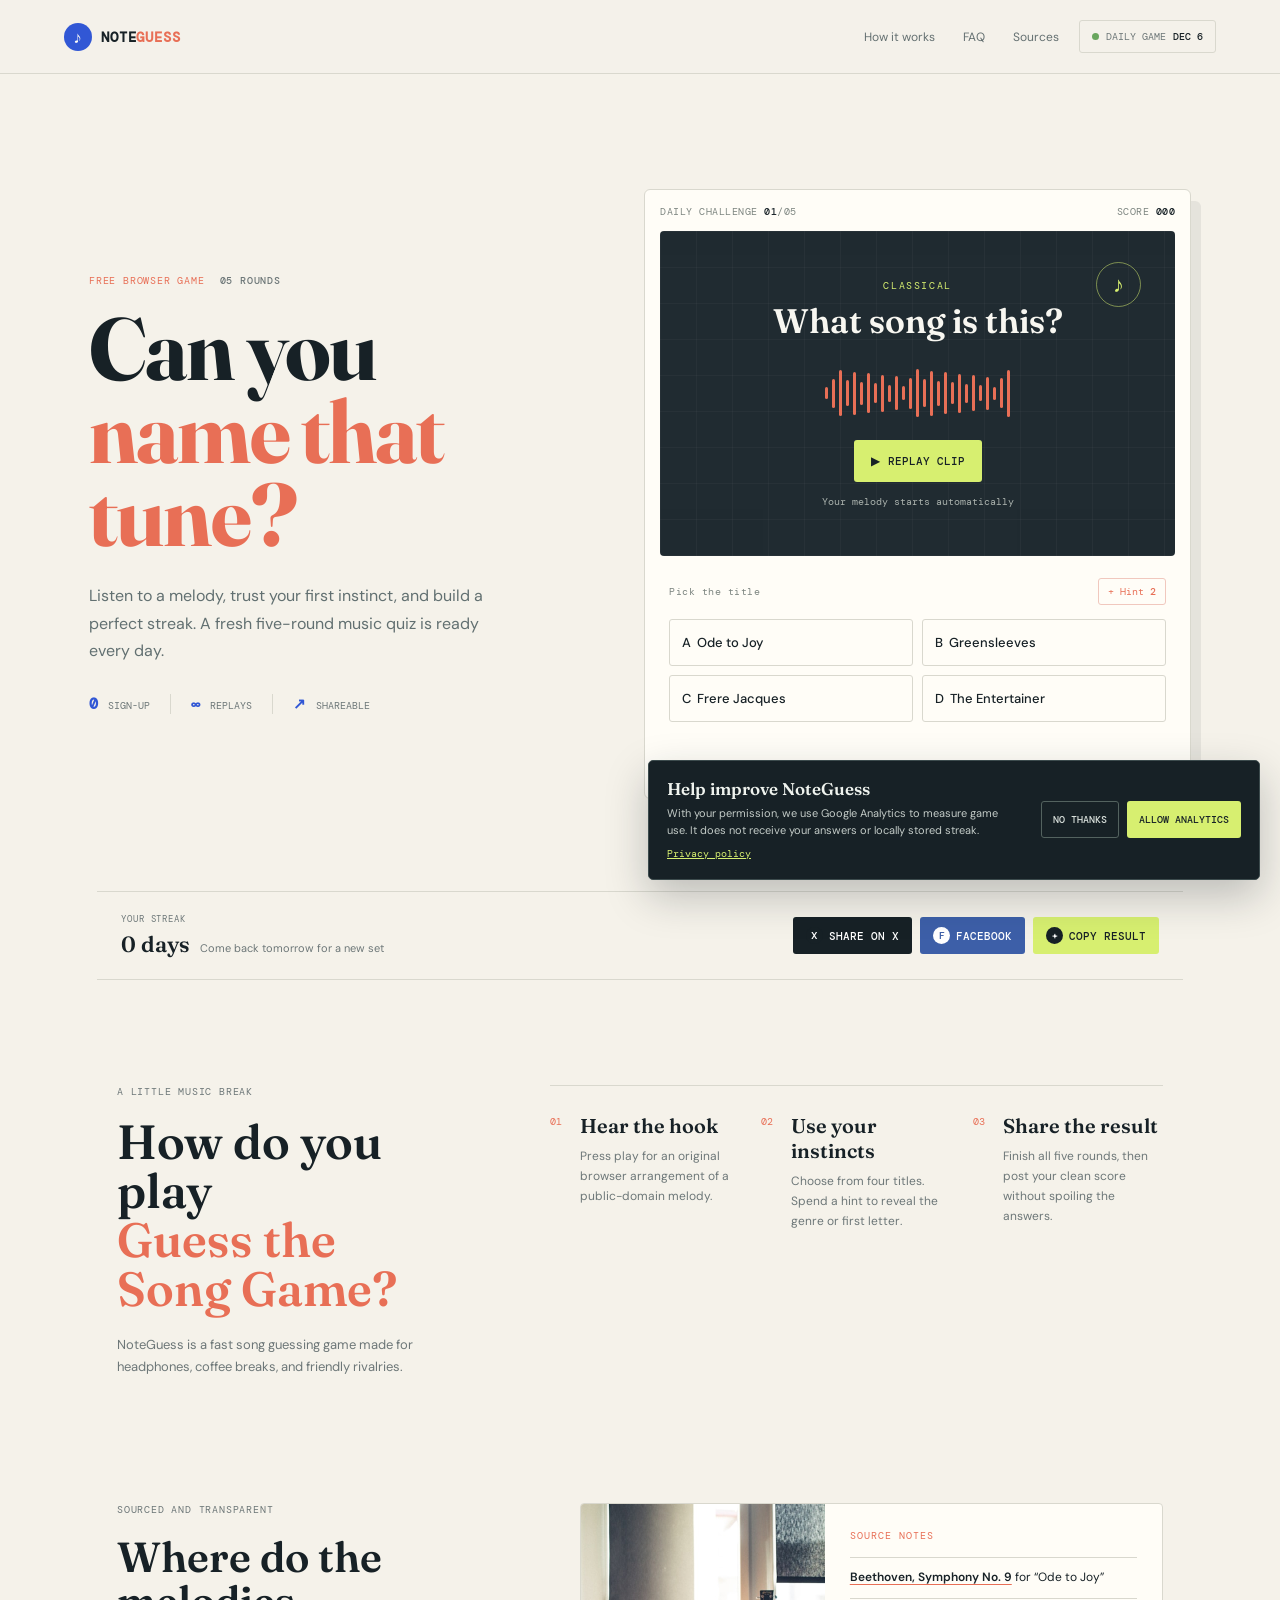
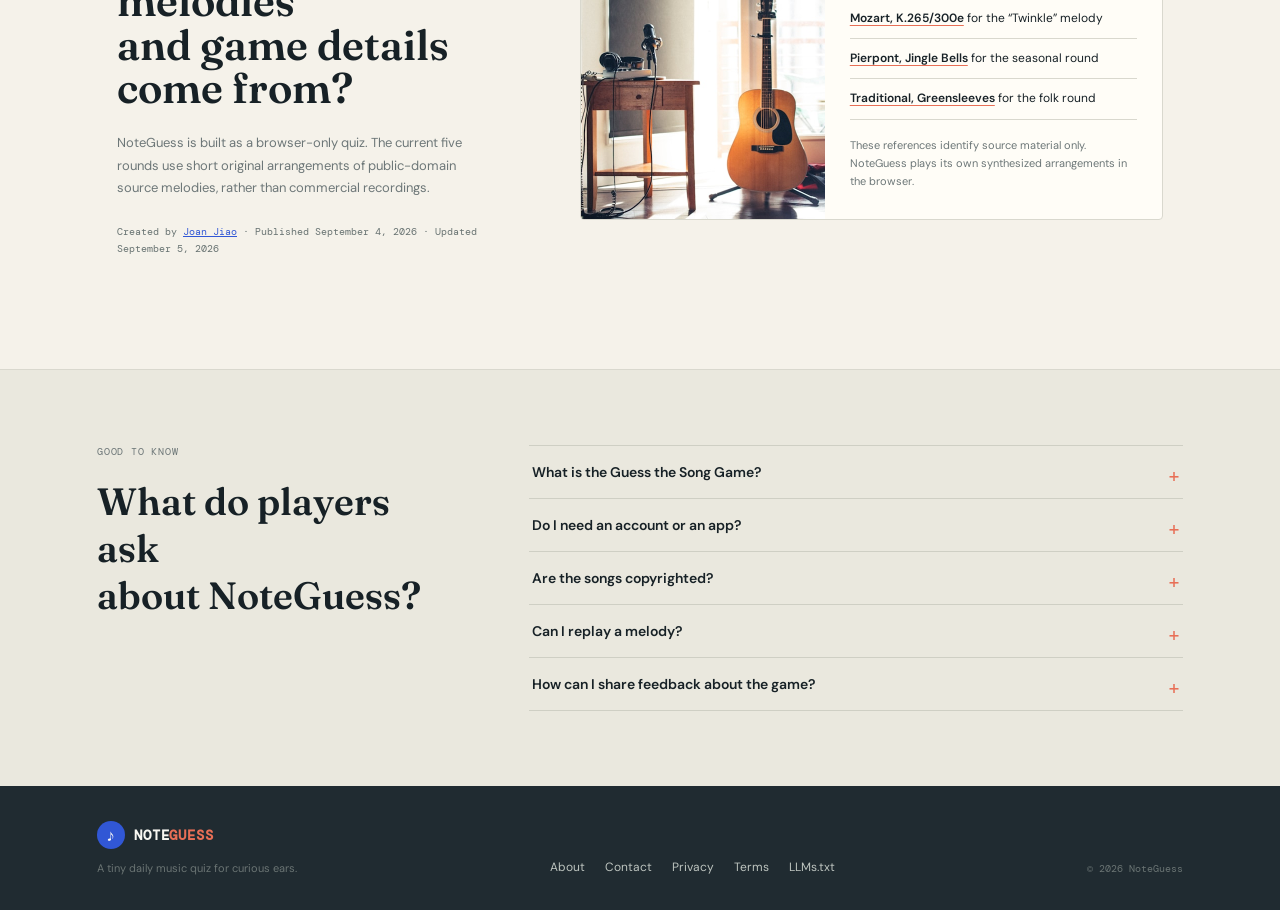
==== commit 9d6e9fbc: "fix: streamline game flow and score sharing" ====
--- a/index.html
+++ b/index.html
@@ -19,7 +19,7 @@
   <script>window.dataLayer=window.dataLayer||[];function gtag(){dataLayer.push(arguments)}gtag("consent","default",{analytics_storage:"denied",ad_storage:"denied",ad_user_data:"denied",ad_personalization:"denied",wait_for_update:500});gtag("js",new Date());gtag("config","G-BQGNNYLR8H",{allow_google_signals:false,allow_ad_personalization_signals:false,send_page_view:false});</script>
   <link rel="preconnect" href="https://fonts.googleapis.com"><link rel="preconnect" href="https://fonts.gstatic.com" crossorigin>
   <link href="https://fonts.googleapis.com/css2?family=DM+Mono:wght@400;500&family=DM+Sans:wght@400;500;600;700&family=Fraunces:opsz,wght@9..144,600;9..144,700&display=swap" rel="stylesheet">
-  <link rel="stylesheet" href="styles.css"><link rel="stylesheet" href="share.css"><link rel="stylesheet" href="trust.css"><link rel="stylesheet" href="analytics.css">
+  <link rel="stylesheet" href="styles.css"><link rel="stylesheet" href="share.css"><link rel="stylesheet" href="trust.css"><link rel="stylesheet" href="analytics.css"><link rel="stylesheet" href="result.css">
 </head>
 <body>
   <header class="site-header">
@@ -42,12 +42,11 @@
           <p class="stage-kicker" id="track-genre">CLASSICAL</p><h2 id="track-prompt">What song is this?</h2>
           <div class="waveform" id="waveform" aria-hidden="true"></div>
           <button class="play-button" id="play-button" type="button" aria-label="Play melody"><span class="play-icon">▶</span><span id="play-label">Play clip</span></button>
-          <p class="listen-note">Listen as many times as you need</p>
+          <p class="listen-note" id="listen-note">Your melody starts automatically</p>
         </div>
         <div class="answer-area">
           <div class="answer-heading"><span>Pick the title</span><button class="hint-button" id="hint-button" type="button">+ Hint <b id="hint-count">2</b></button></div>
           <div class="answers" id="answers"></div><div class="feedback" id="feedback" role="status"></div>
-          <button class="next-button" id="next-button" type="button" hidden>Next melody <span>→</span></button>
         </div><div class="progress" id="progress" aria-label="Round progress"></div>
       </div>
     </section>
@@ -60,6 +59,9 @@
 
     <section class="faq-section" id="faq" aria-labelledby="faq-title"><div class="faq-intro"><p class="eyebrow">GOOD TO KNOW</p><h2 id="faq-title">What do players ask<br>about NoteGuess?</h2></div><div class="faq-list"><details><summary>What is the Guess the Song Game?</summary><p>It is a free browser music quiz where you hear a short melody and pick the song title. NoteGuess is a lightweight song guesser game with five daily rounds and no account.</p></details><details><summary>Do I need an account or an app?</summary><p>No. The game runs in your browser on desktop or mobile. Your score and streak are kept locally on this device.</p></details><details><summary>Are the songs copyrighted?</summary><p>The current demo plays synthesized arrangements of public-domain source melodies. It does not stream commercial recordings or upload audio files.</p></details><details><summary>Can I replay a melody?</summary><p>Yes. Replay the clip as often as you like before choosing an answer. Hints are optional and reduce the points for that round.</p></details><details><summary>How can I share feedback about the game?</summary><p>Use the <a href="/contact" title="Contact the NoteGuess creator">contact page</a> to open a GitHub issue with an idea, bug report, or accessibility note.</p></details></div></section>
   </main>
+  <dialog class="result-dialog" id="result-dialog" aria-labelledby="result-title">
+    <div class="result-dialog-inner"><button class="result-close" id="result-close" type="button" aria-label="Close results">Close</button><p class="eyebrow">DAILY CHALLENGE COMPLETE</p><h2 id="result-title">You finished<br><em>today's set.</em></h2><div class="result-score"><strong id="result-score">000</strong><span>/ 500 points</span></div><p class="result-summary" id="result-summary">Five melodies, one clear result.</p><div class="result-share-actions"><a class="result-share result-x" id="result-share-x" href="#" target="_blank" rel="noopener noreferrer" title="Share your completed result on X">Share on X</a><a class="result-share result-facebook" id="result-share-facebook" href="#" target="_blank" rel="noopener noreferrer" title="Share your completed result on Facebook">Facebook</a><button class="result-share result-copy" id="result-copy" type="button">Copy result</button></div><button class="play-again" id="play-again" type="button">Play again <span>→</span></button></div>
+  </dialog>
   <footer class="site-footer"><div><a class="brand" href="./" title="Return to the NoteGuess game"><span class="brand-mark">♪</span><span>NOTE<span>GUESS</span></span></a><p>A tiny daily music quiz for curious ears.</p></div><nav class="footer-links" aria-label="Footer navigation"><a href="/about" title="Learn about NoteGuess">About</a><a href="/contact" title="Contact NoteGuess">Contact</a><a href="/privacy" title="Read the NoteGuess privacy policy">Privacy</a><a href="/terms" title="Read the NoteGuess terms of use">Terms</a><a href="/llms.txt" title="Read NoteGuess machine-readable site information">LLMs.txt</a></nav><small>© 2026 NoteGuess</small></footer>
   <script type="application/ld+json">{"@context":"https://schema.org","@graph":[{"@type":"Organization","@id":"https://guesssong.me/#organization","name":"NoteGuess","url":"https://guesssong.me/","sameAs":["https://github.com/joanjiaocn-rgb/guesssong"],"founder":{"@id":"https://guesssong.me/#person"}},{"@type":"Person","@id":"https://guesssong.me/#person","name":"Joan Jiao","url":"https://github.com/joanjiaocn-rgb","sameAs":["https://github.com/joanjiaocn-rgb"]},{"@type":"WebSite","@id":"https://guesssong.me/#website","name":"NoteGuess","url":"https://guesssong.me/","publisher":{"@id":"https://guesssong.me/#organization"}},{"@type":"WebPage","@id":"https://guesssong.me/#webpage","url":"https://guesssong.me/","name":"Guess the Song Game | NoteGuess","description":"A free daily browser music quiz built with synthesized arrangements of public-domain melodies.","datePublished":"2026-09-04","dateModified":"2026-09-05","author":{"@id":"https://guesssong.me/#person"},"publisher":{"@id":"https://guesssong.me/#organization"},"isPartOf":{"@id":"https://guesssong.me/#website"},"primaryImageOfPage":"https://guesssong.me/assets/guesssong-social.jpg","citation":["https://imslp.org/wiki/Symphony_No.9%2C_Op.125_(Beethoven%2C_Ludwig_van)","https://imslp.org/wiki/12_Variations_on_%22Ah_vous_dirai-je%2C_Maman%22%2C_K.265%2F300e_(Mozart%2C_Wolfgang_Amadeus)","https://imslp.org/wiki/Jingle_Bells_(Pierpont%2C_James_Lord)","https://imslp.org/wiki/Greensleeves_(Traditional)"]},{"@type":"WebApplication","name":"Guess the Song Game","applicationCategory":"GameApplication","operatingSystem":"Any","isAccessibleForFree":true,"url":"https://guesssong.me/","image":"https://guesssong.me/assets/guesssong-social.jpg","author":{"@id":"https://guesssong.me/#person"},"dateModified":"2026-09-05","offers":{"@type":"Offer","price":"0","priceCurrency":"USD"}},{"@type":"FAQPage","mainEntity":[{"@type":"Question","name":"What is the Guess the Song Game?","acceptedAnswer":{"@type":"Answer","text":"It is a free browser music quiz where you hear a short melody and pick the song title."}},{"@type":"Question","name":"Do I need an account or an app?","acceptedAnswer":{"@type":"Answer","text":"No. The game runs in a browser on desktop or mobile."}},{"@type":"Question","name":"Are the songs copyrighted?","acceptedAnswer":{"@type":"Answer","text":"The current demo plays synthesized arrangements of public-domain source melodies and does not stream commercial recordings."}},{"@type":"Question","name":"Can I replay a melody?","acceptedAnswer":{"@type":"Answer","text":"Yes. A melody can be replayed before choosing an answer."}}]}]}</script>
   <script src="analytics.js"></script><script src="app.js"></script>
--- a/result.css
+++ b/result.css
@@ -0,0 +1 @@
+.result-dialog{width:min(100% - 32px,560px);padding:0;overflow:hidden;color:var(--ink);background:var(--card);border:1px solid var(--line);border-radius:6px;box-shadow:12px 14px 0 rgba(23,33,38,.15)}.result-dialog::backdrop{background:rgba(23,33,38,.72)}.result-dialog-inner{position:relative;padding:42px clamp(24px,7vw,54px) 30px;text-align:center;background:linear-gradient(var(--dark) 0 64%,var(--card) 64%)}.result-dialog .eyebrow{justify-content:center;margin-bottom:14px;color:#c0c9c2}.result-dialog .eyebrow:before,.result-dialog .eyebrow:after{width:22px;height:1px;content:'';background:rgba(215,239,112,.55)}.result-dialog h2{margin:0;color:#f8f7f1;font:600 clamp(36px,8vw,52px)/1 Fraunces,serif}.result-dialog h2 em{color:var(--lime);font-style:normal}.result-close{position:absolute;top:13px;right:13px;padding:7px 9px;color:#dce3dc;background:transparent;border:1px solid rgba(220,227,220,.36);border-radius:3px;font:10px 'DM Mono',monospace;text-transform:uppercase;cursor:pointer}.result-close:hover{color:var(--dark);background:var(--lime);border-color:var(--lime)}.result-score{display:flex;align-items:baseline;justify-content:center;gap:8px;margin:34px auto 0;padding:19px 16px 18px;max-width:300px;color:var(--dark);background:var(--lime);border-radius:4px}.result-score strong{font:600 47px/1 'DM Mono',monospace;letter-spacing:.02em}.result-score span{font:10px 'DM Mono',monospace;text-transform:uppercase}.result-summary{max-width:340px;margin:21px auto;color:var(--muted);font-size:14px;line-height:1.55}.result-share-actions{display:grid;grid-template-columns:1.2fr 1fr 1fr;gap:8px;margin:24px 0 12px}.result-share{display:flex;align-items:center;justify-content:center;min-height:42px;padding:8px 10px;text-decoration:none;border:1px solid var(--line);border-radius:3px;font:500 10px 'DM Mono',monospace;text-transform:uppercase;cursor:pointer}.result-share:hover{transform:translateY(-1px)}.result-x{color:#fff;background:#172126;border-color:#172126}.result-facebook{color:#fff;background:#3157d5;border-color:#3157d5}.result-copy{color:var(--ink);background:var(--lime);border-color:var(--lime)}.play-again{display:inline-flex;align-items:center;justify-content:center;gap:13px;min-height:43px;padding:0 17px;color:var(--ink);background:transparent;border:1px solid var(--ink);border-radius:3px;font:500 10px 'DM Mono',monospace;text-transform:uppercase;cursor:pointer}.play-again:hover{color:var(--card);background:var(--blue);border-color:var(--blue)}.play-again span{font-size:18px;line-height:1}@media(max-width:440px){.result-dialog-inner{padding-top:48px}.result-share-actions{grid-template-columns:1fr}.result-share{min-height:39px}.result-score strong{font-size:42px}}
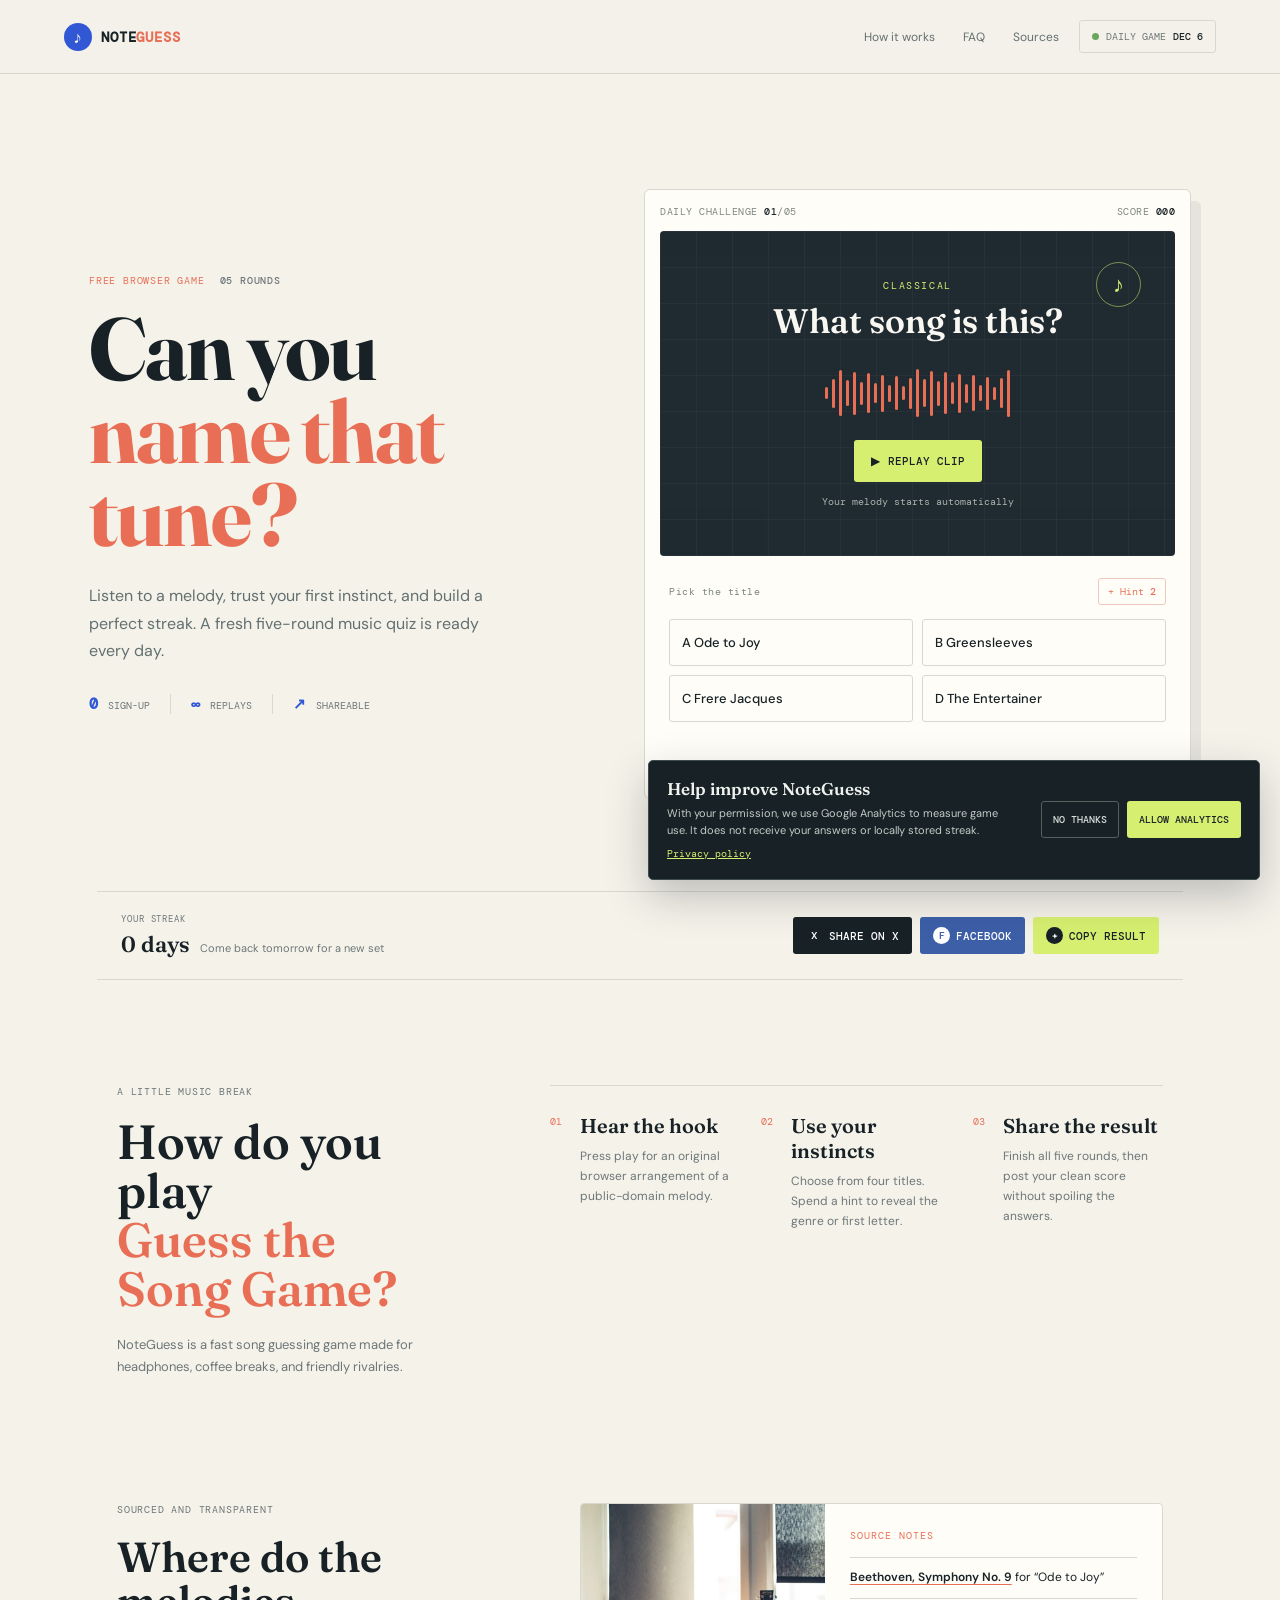
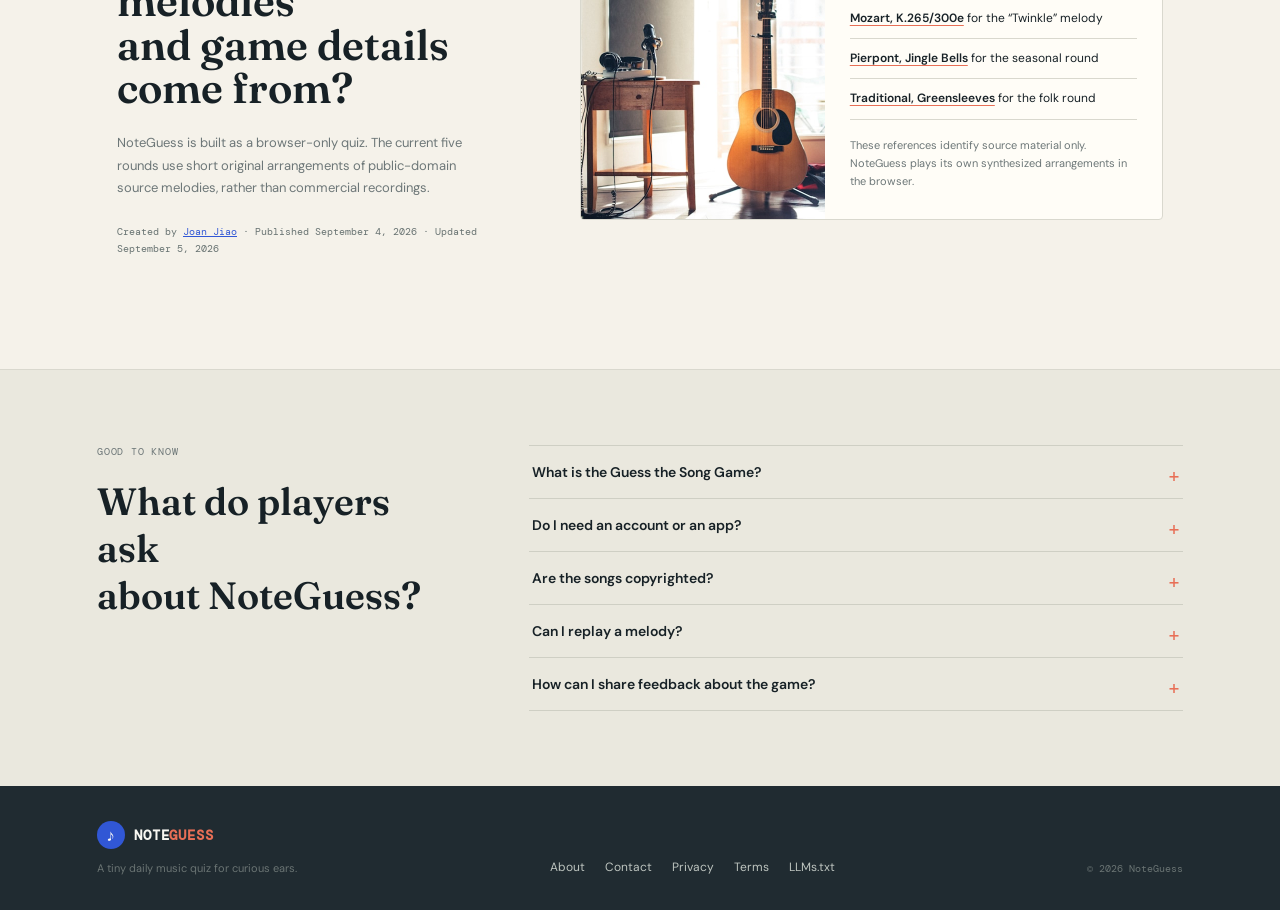
==== commit d378ffcb: "feat: add NoteGuess site icon" ====
--- a/index.html
+++ b/index.html
@@ -9,6 +9,9 @@
   <meta name="author" content="Joan Jiao">
   <meta name="robots" content="index, follow, max-image-preview:large, max-snippet:-1, max-video-preview:-1">
   <link rel="canonical" href="https://guesssong.me/">
+  <link rel="icon" href="/assets/favicon.svg" type="image/svg+xml">
+  <link rel="mask-icon" href="/assets/favicon.svg" color="#3157d5">
+  <link rel="manifest" href="/site.webmanifest">
   <meta property="og:title" content="Guess the Song Game | NoteGuess">
   <meta property="og:description" content="A quick, free daily music quiz. Can you name all five melodies?"><meta property="og:type" content="website">
   <meta property="og:url" content="https://guesssong.me/"><meta property="og:site_name" content="NoteGuess">
